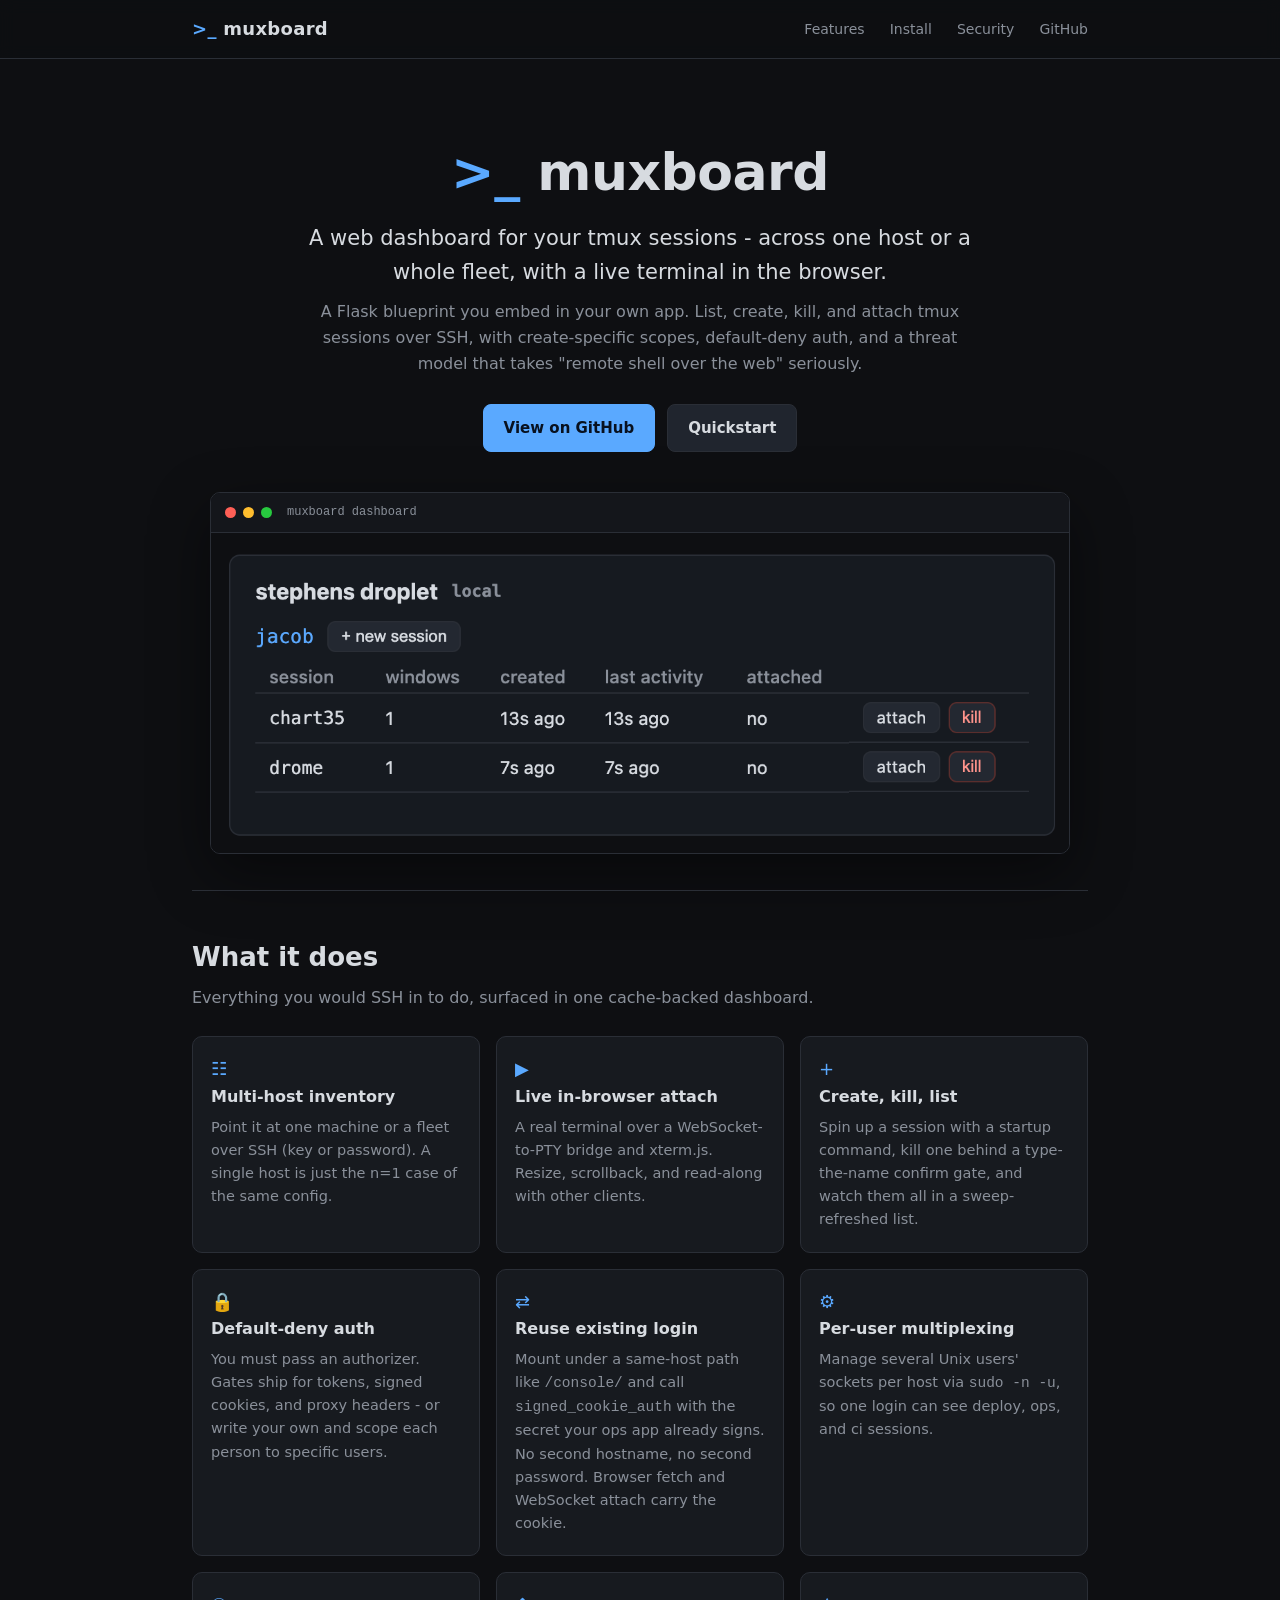
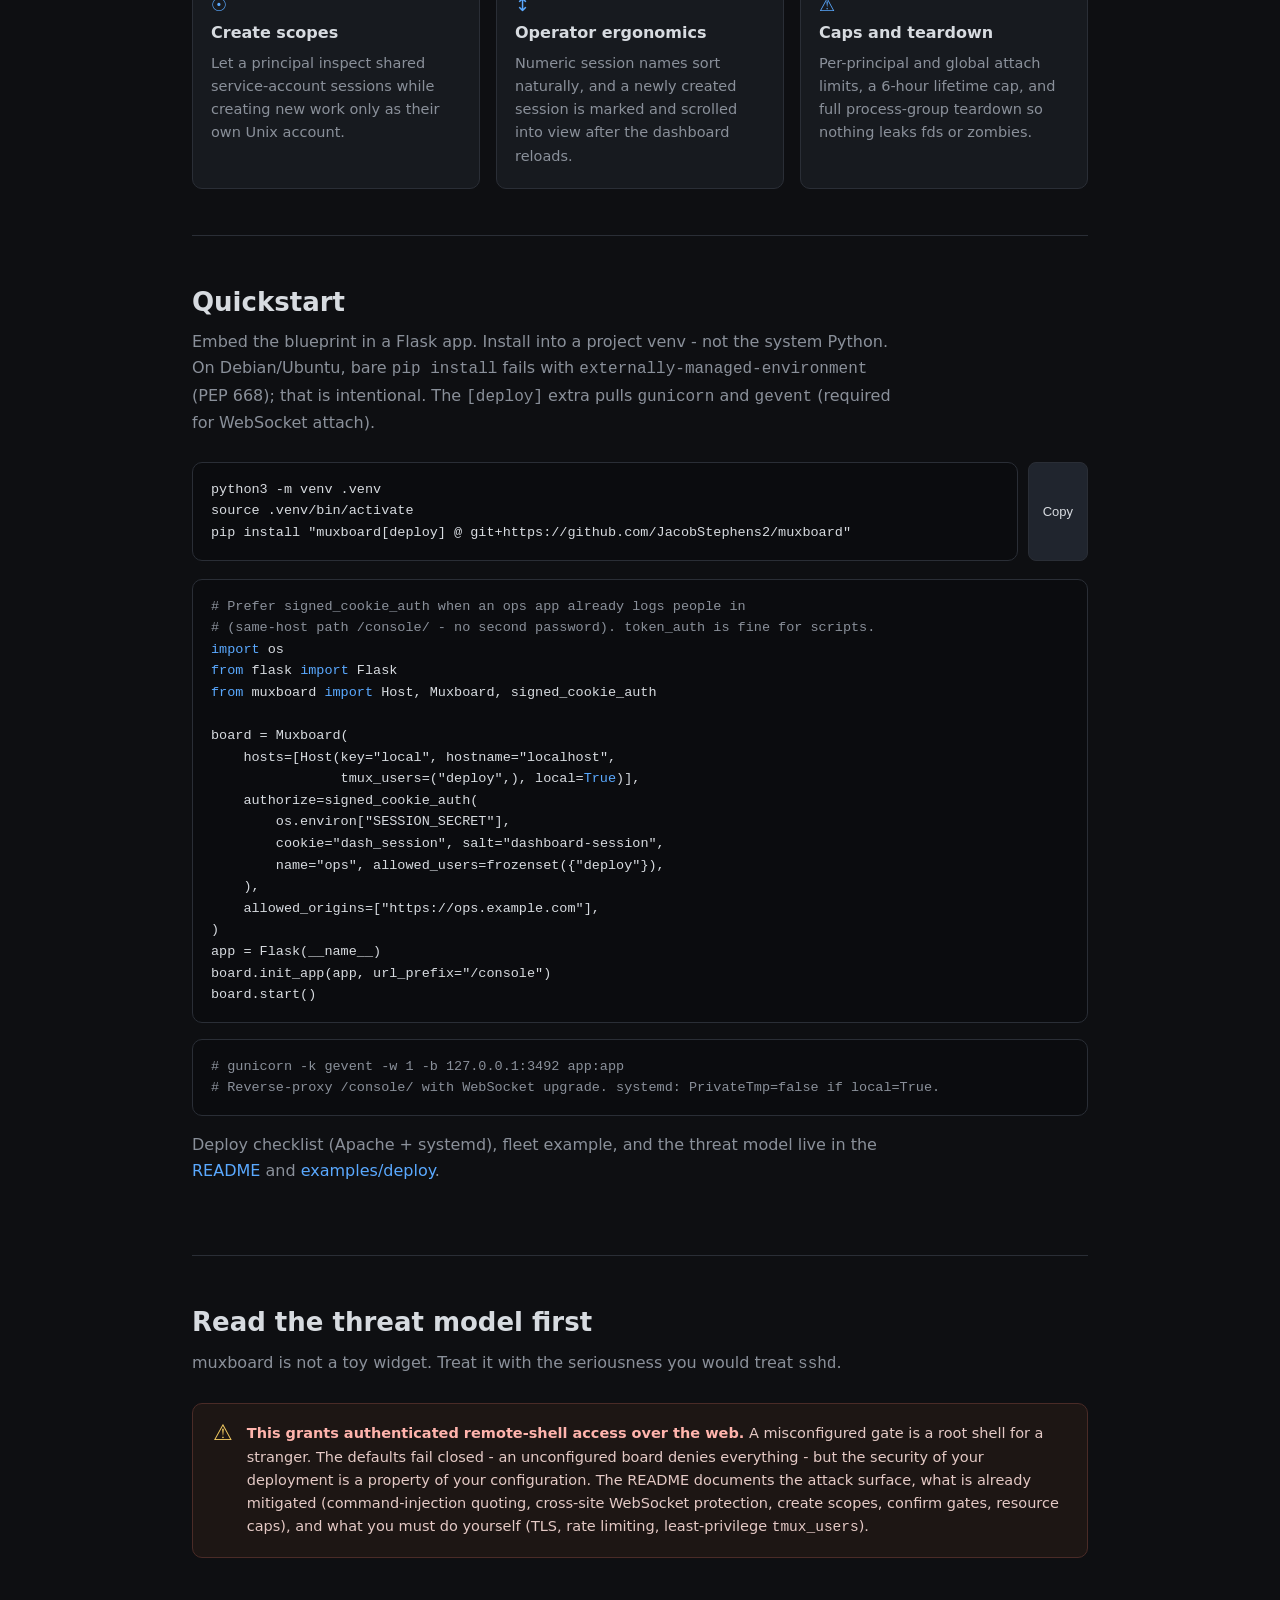
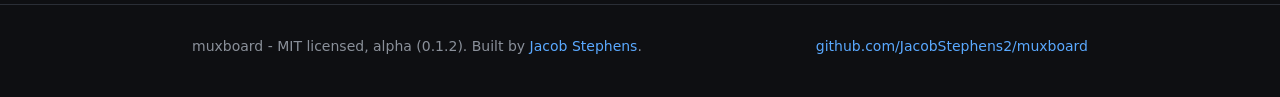
==== site/index.html @ 33f947b3 "Replace marketing site hero mock with real dashboard screenshot. The ASCII web1/db1/build preview wa" ====
<!doctype html>
<html lang="en">
<head>
  <meta charset="utf-8">
  <meta name="viewport" content="width=device-width, initial-scale=1">
  <title>muxboard - a web dashboard for tmux across a fleet</title>
  <meta name="description" content="muxboard is a Flask-embeddable web dashboard for managing tmux sessions across one host or a fleet, with live in-browser attach, create-specific scopes, default-deny auth, and a thorough threat model.">
  <link rel="icon" href="data:image/svg+xml,<svg xmlns='http://www.w3.org/2000/svg' viewBox='0 0 100 100'><rect width='100' height='100' rx='18' fill='%230e0f12'/><text y='72' x='50' font-size='64' text-anchor='middle' fill='%235aa9ff' font-family='monospace'>&gt;_</text></svg>">
  <style>
    :root {
      --bg: #0e0f12;
      --panel: #171a1f;
      --border: #2a2e36;
      --fg: #d7dbe0;
      --muted: #8a909a;
      --accent: #5aa9ff;
      --green: #6fdc8c;
      --danger: #e5534b;
      --warn: #f0c860;
    }
    * { box-sizing: border-box; }
    html { scroll-behavior: smooth; }
    body {
      margin: 0;
      background: var(--bg);
      color: var(--fg);
      font-family: ui-sans-serif, system-ui, -apple-system, "Segoe UI", Roboto, sans-serif;
      line-height: 1.6;
      -webkit-font-smoothing: antialiased;
    }
    code, pre, .mono { font-family: ui-monospace, SFMono-Regular, Menlo, Consolas, monospace; }
    a { color: var(--accent); text-decoration: none; }
    a:hover { text-decoration: underline; }
    .wrap { max-width: 940px; margin: 0 auto; padding: 0 22px; }

    header.nav {
      border-bottom: 1px solid var(--border);
      position: sticky; top: 0; background: rgba(14,15,18,0.85);
      backdrop-filter: blur(8px); z-index: 10;
    }
    .nav-inner { display: flex; align-items: center; justify-content: space-between; height: 58px; }
    .brand { font-weight: 700; font-size: 18px; letter-spacing: 0.3px; }
    .brand .prompt { color: var(--accent); }
    .nav a { color: var(--muted); margin-left: 20px; font-size: 14px; }
    .nav a:hover { color: var(--fg); text-decoration: none; }

    .hero { padding: 72px 0 36px; text-align: center; }
    .hero h1 { font-size: 52px; margin: 0 0 8px; letter-spacing: -0.5px; }
    .hero h1 .prompt { color: var(--accent); }
    .tagline { font-size: 21px; color: var(--fg); margin: 0 auto 10px; max-width: 680px; }
    .subline { font-size: 16px; color: var(--muted); margin: 0 auto 28px; max-width: 640px; }
    .cta { display: flex; gap: 12px; justify-content: center; flex-wrap: wrap; }
    .btn {
      display: inline-block; padding: 11px 20px; border-radius: 8px;
      border: 1px solid var(--border); font-size: 15px; font-weight: 600;
    }
    .btn-primary { background: var(--accent); color: #08111f; border-color: var(--accent); }
    .btn-primary:hover { text-decoration: none; filter: brightness(1.08); }
    .btn-ghost { color: var(--fg); background: #20252e; }
    .btn-ghost:hover { text-decoration: none; border-color: var(--accent); }

    /* terminal mock */
    .term {
      margin: 40px auto 0; max-width: 760px; background: #0b0c0f;
      border: 1px solid var(--border); border-radius: 10px; overflow: hidden;
      text-align: left; box-shadow: 0 20px 60px rgba(0,0,0,0.45);
    }
    .term-bar { display: flex; align-items: center; gap: 7px; padding: 10px 14px; border-bottom: 1px solid var(--border); background: #14161b; }
    .dot { width: 11px; height: 11px; border-radius: 50%; }
    .dot.r { background: #ff5f56; } .dot.y { background: #ffbd2e; } .dot.g { background: #27c93f; }
    .term-title { margin-left: 8px; color: var(--muted); font-size: 12px; }
    .term pre { margin: 0; padding: 18px; font-size: 13.5px; line-height: 1.55; overflow-x: auto; color: var(--fg); }
    .term .c-accent { color: var(--accent); }
    .term .c-green { color: var(--green); }
    .term .c-muted { color: var(--muted); }
    .term .c-warn { color: var(--warn); }
    .term.shot { max-width: 860px; }
    .term.shot img {
      display: block;
      width: 100%;
      height: auto;
      vertical-align: middle;
      background: #0b0c0f;
    }

    section { padding: 46px 0; border-top: 1px solid var(--border); }
    section h2 { font-size: 26px; margin: 0 0 6px; }
    section .lead { color: var(--muted); margin: 0 0 26px; max-width: 700px; }

    .grid { display: grid; grid-template-columns: repeat(auto-fit, minmax(250px, 1fr)); gap: 16px; }
    .card { background: var(--panel); border: 1px solid var(--border); border-radius: 10px; padding: 18px 18px 20px; }
    .card h3 { margin: 0 0 6px; font-size: 16px; }
    .card p { margin: 0; color: var(--muted); font-size: 14.5px; }
    .card .icon { color: var(--accent); font-size: 18px; }

    .security {
      background: #1d1614; border: 1px solid #4a2b27; border-radius: 10px;
      padding: 18px 20px; display: flex; gap: 14px; align-items: flex-start;
    }
    .security .badge { color: var(--warn); font-size: 22px; line-height: 1; }
    .security strong { color: #ffb4ad; }
    .security p { margin: 0; color: #e4c9c5; font-size: 14.5px; }

    pre.block {
      background: #0b0c0f; border: 1px solid var(--border); border-radius: 10px;
      padding: 16px 18px; overflow-x: auto; font-size: 13.5px; color: var(--fg); margin: 0 0 16px;
    }
    pre.block .cmt { color: var(--muted); }
    pre.block .kw { color: var(--accent); }
    .copy-row { display: flex; gap: 10px; align-items: stretch; margin-bottom: 18px; }
    .copy-row pre.block { flex: 1; margin: 0; }
    .copy-btn { border: 1px solid var(--border); background: #20252e; color: var(--fg); border-radius: 8px; padding: 0 14px; cursor: pointer; font-size: 13px; }
    .copy-btn:hover { border-color: var(--accent); }

    footer { border-top: 1px solid var(--border); padding: 30px 0 48px; color: var(--muted); font-size: 14px; }
    footer .row { display: flex; justify-content: space-between; flex-wrap: wrap; gap: 10px; }

    @media (max-width: 560px) {
      .hero h1 { font-size: 40px; }
      .tagline { font-size: 18px; }
    }
  </style>
</head>
<body>
  <header class="nav">
    <div class="wrap nav-inner">
      <span class="brand"><span class="prompt">&gt;_</span> muxboard</span>
      <nav>
        <a href="#features">Features</a>
        <a href="#install">Install</a>
        <a href="#security">Security</a>
        <a href="https://github.com/JacobStephens2/muxboard">GitHub</a>
      </nav>
    </div>
  </header>

  <main class="wrap">
    <section class="hero" style="border-top:none">
      <h1><span class="prompt">&gt;_</span> muxboard</h1>
      <p class="tagline">A web dashboard for your tmux sessions - across one host or a whole fleet, with a live terminal in the browser.</p>
      <p class="subline">A Flask blueprint you embed in your own app. List, create, kill, and attach tmux sessions over SSH, with create-specific scopes, default-deny auth, and a threat model that takes "remote shell over the web" seriously.</p>
      <div class="cta">
        <a class="btn btn-primary" href="https://github.com/JacobStephens2/muxboard">View on GitHub</a>
        <a class="btn btn-ghost" href="#install">Quickstart</a>
      </div>

      <div class="term shot">
        <div class="term-bar">
          <span class="dot r"></span><span class="dot y"></span><span class="dot g"></span>
          <span class="term-title mono">muxboard dashboard</span>
        </div>
        <img src="dashboard.png" width="1240" height="462" alt="muxboard dashboard: stephens droplet host with jacob sessions chart35 and drome, attach and kill actions">
      </div>
    </section>

    <section id="features">
      <h2>What it does</h2>
      <p class="lead">Everything you would SSH in to do, surfaced in one cache-backed dashboard.</p>
      <div class="grid">
        <div class="card">
          <div class="icon">&#9783;</div>
          <h3>Multi-host inventory</h3>
          <p>Point it at one machine or a fleet over SSH (key or password). A single host is just the n=1 case of the same config.</p>
        </div>
        <div class="card">
          <div class="icon">&#9654;</div>
          <h3>Live in-browser attach</h3>
          <p>A real terminal over a WebSocket-to-PTY bridge and xterm.js. Resize, scrollback, and read-along with other clients.</p>
        </div>
        <div class="card">
          <div class="icon">&#43;</div>
          <h3>Create, kill, list</h3>
          <p>Spin up a session with a startup command, kill one behind a type-the-name confirm gate, and watch them all in a sweep-refreshed list.</p>
        </div>
        <div class="card">
          <div class="icon">&#128274;</div>
          <h3>Default-deny auth</h3>
          <p>You must pass an authorizer. Gates ship for tokens, signed cookies, and proxy headers - or write your own and scope each person to specific users.</p>
        </div>
        <div class="card">
          <div class="icon">&#8644;</div>
          <h3>Reuse existing login</h3>
          <p>Mount under a same-host path like <span class="mono">/console/</span> and call <span class="mono">signed_cookie_auth</span> with the secret your ops app already signs. No second hostname, no second password. Browser fetch and WebSocket attach carry the cookie.</p>
        </div>
        <div class="card">
          <div class="icon">&#9881;</div>
          <h3>Per-user multiplexing</h3>
          <p>Manage several Unix users' sockets per host via <span class="mono">sudo -n -u</span>, so one login can see deploy, ops, and ci sessions.</p>
        </div>
        <div class="card">
          <div class="icon">&#9737;</div>
          <h3>Create scopes</h3>
          <p>Let a principal inspect shared service-account sessions while creating new work only as their own Unix account.</p>
        </div>
        <div class="card">
          <div class="icon">&#8597;</div>
          <h3>Operator ergonomics</h3>
          <p>Numeric session names sort naturally, and a newly created session is marked and scrolled into view after the dashboard reloads.</p>
        </div>
        <div class="card">
          <div class="icon">&#9888;</div>
          <h3>Caps and teardown</h3>
          <p>Per-principal and global attach limits, a 6-hour lifetime cap, and full process-group teardown so nothing leaks fds or zombies.</p>
        </div>
      </div>
    </section>

    <section id="install">
      <h2>Quickstart</h2>
      <p class="lead">Embed the blueprint in a Flask app. Install into a project venv - not the system Python. On Debian/Ubuntu, bare <span class="mono">pip install</span> fails with <span class="mono">externally-managed-environment</span> (PEP 668); that is intentional. The <span class="mono">[deploy]</span> extra pulls <span class="mono">gunicorn</span> and <span class="mono">gevent</span> (required for WebSocket attach).</p>
      <div class="copy-row">
        <pre class="block" id="install-cmd">python3 -m venv .venv
source .venv/bin/activate
pip install "muxboard[deploy] @ git+https://github.com/JacobStephens2/muxboard"</pre>
        <button class="copy-btn" data-copy="install-cmd">Copy</button>
      </div>
<pre class="block"><span class="cmt"># Prefer signed_cookie_auth when an ops app already logs people in
# (same-host path /console/ - no second password). token_auth is fine for scripts.</span>
<span class="kw">import</span> os
<span class="kw">from</span> flask <span class="kw">import</span> Flask
<span class="kw">from</span> muxboard <span class="kw">import</span> Host, Muxboard, signed_cookie_auth

board = Muxboard(
    hosts=[Host(key=<span class="c-green">"local"</span>, hostname=<span class="c-green">"localhost"</span>,
                tmux_users=(<span class="c-green">"deploy"</span>,), local=<span class="kw">True</span>)],
    authorize=signed_cookie_auth(
        os.environ[<span class="c-green">"SESSION_SECRET"</span>],
        cookie=<span class="c-green">"dash_session"</span>, salt=<span class="c-green">"dashboard-session"</span>,
        name=<span class="c-green">"ops"</span>, allowed_users=frozenset({<span class="c-green">"deploy"</span>}),
    ),
    allowed_origins=[<span class="c-green">"https://ops.example.com"</span>],
)
app = Flask(__name__)
board.init_app(app, url_prefix=<span class="c-green">"/console"</span>)
board.start()</pre>
<pre class="block"><span class="cmt"># gunicorn -k gevent -w 1 -b 127.0.0.1:3492 app:app
# Reverse-proxy /console/ with WebSocket upgrade. systemd: PrivateTmp=false if local=True.</span></pre>
      <p class="lead" style="margin-top:6px">Deploy checklist (Apache + systemd), fleet example, and the threat model live in the <a href="https://github.com/JacobStephens2/muxboard#readme">README</a> and <a href="https://github.com/JacobStephens2/muxboard/tree/main/examples/deploy">examples/deploy</a>.</p>
    </section>

    <section id="security">
      <h2>Read the threat model first</h2>
      <p class="lead">muxboard is not a toy widget. Treat it with the seriousness you would treat <span class="mono">sshd</span>.</p>
      <div class="security">
        <span class="badge">&#9888;</span>
        <p><strong>This grants authenticated remote-shell access over the web.</strong> A misconfigured gate is a root shell for a stranger. The defaults fail closed - an unconfigured board denies everything - but the security of your deployment is a property of your configuration. The README documents the attack surface, what is already mitigated (command-injection quoting, cross-site WebSocket protection, create scopes, confirm gates, resource caps), and what you must do yourself (TLS, rate limiting, least-privilege <span class="mono">tmux_users</span>).</p>
      </div>
    </section>
  </main>

  <footer>
    <div class="wrap row">
      <span>muxboard - MIT licensed, alpha (0.1.2). Built by <a href="https://stephens.page">Jacob Stephens</a>.</span>
      <span><a href="https://github.com/JacobStephens2/muxboard">github.com/JacobStephens2/muxboard</a></span>
    </div>
  </footer>

  <script>
    document.querySelectorAll('.copy-btn').forEach(function (b) {
      b.addEventListener('click', function () {
        var el = document.getElementById(b.getAttribute('data-copy'));
        if (!el) return;
        navigator.clipboard.writeText(el.textContent.trim()).then(function () {
          var t = b.textContent; b.textContent = 'Copied';
          setTimeout(function () { b.textContent = t; }, 1400);
        });
      });
    });
  </script>
</body>
</html>
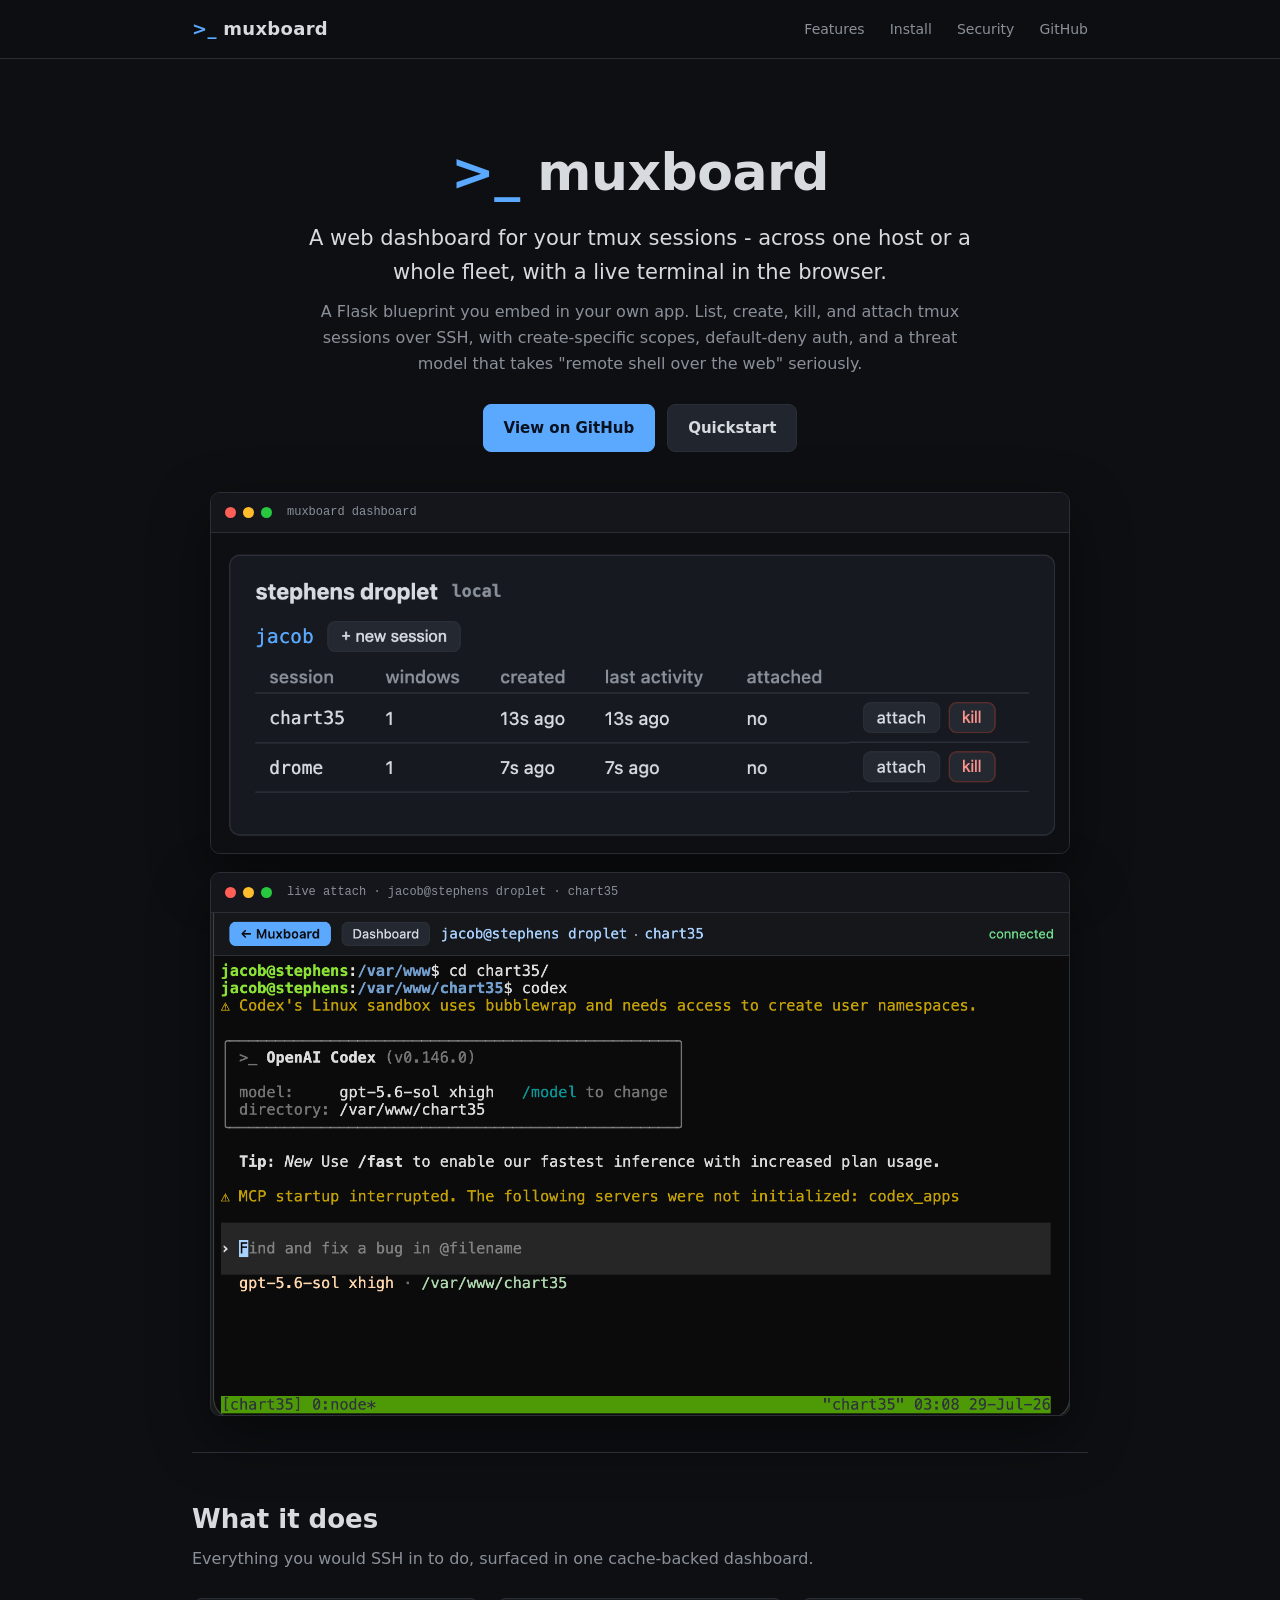
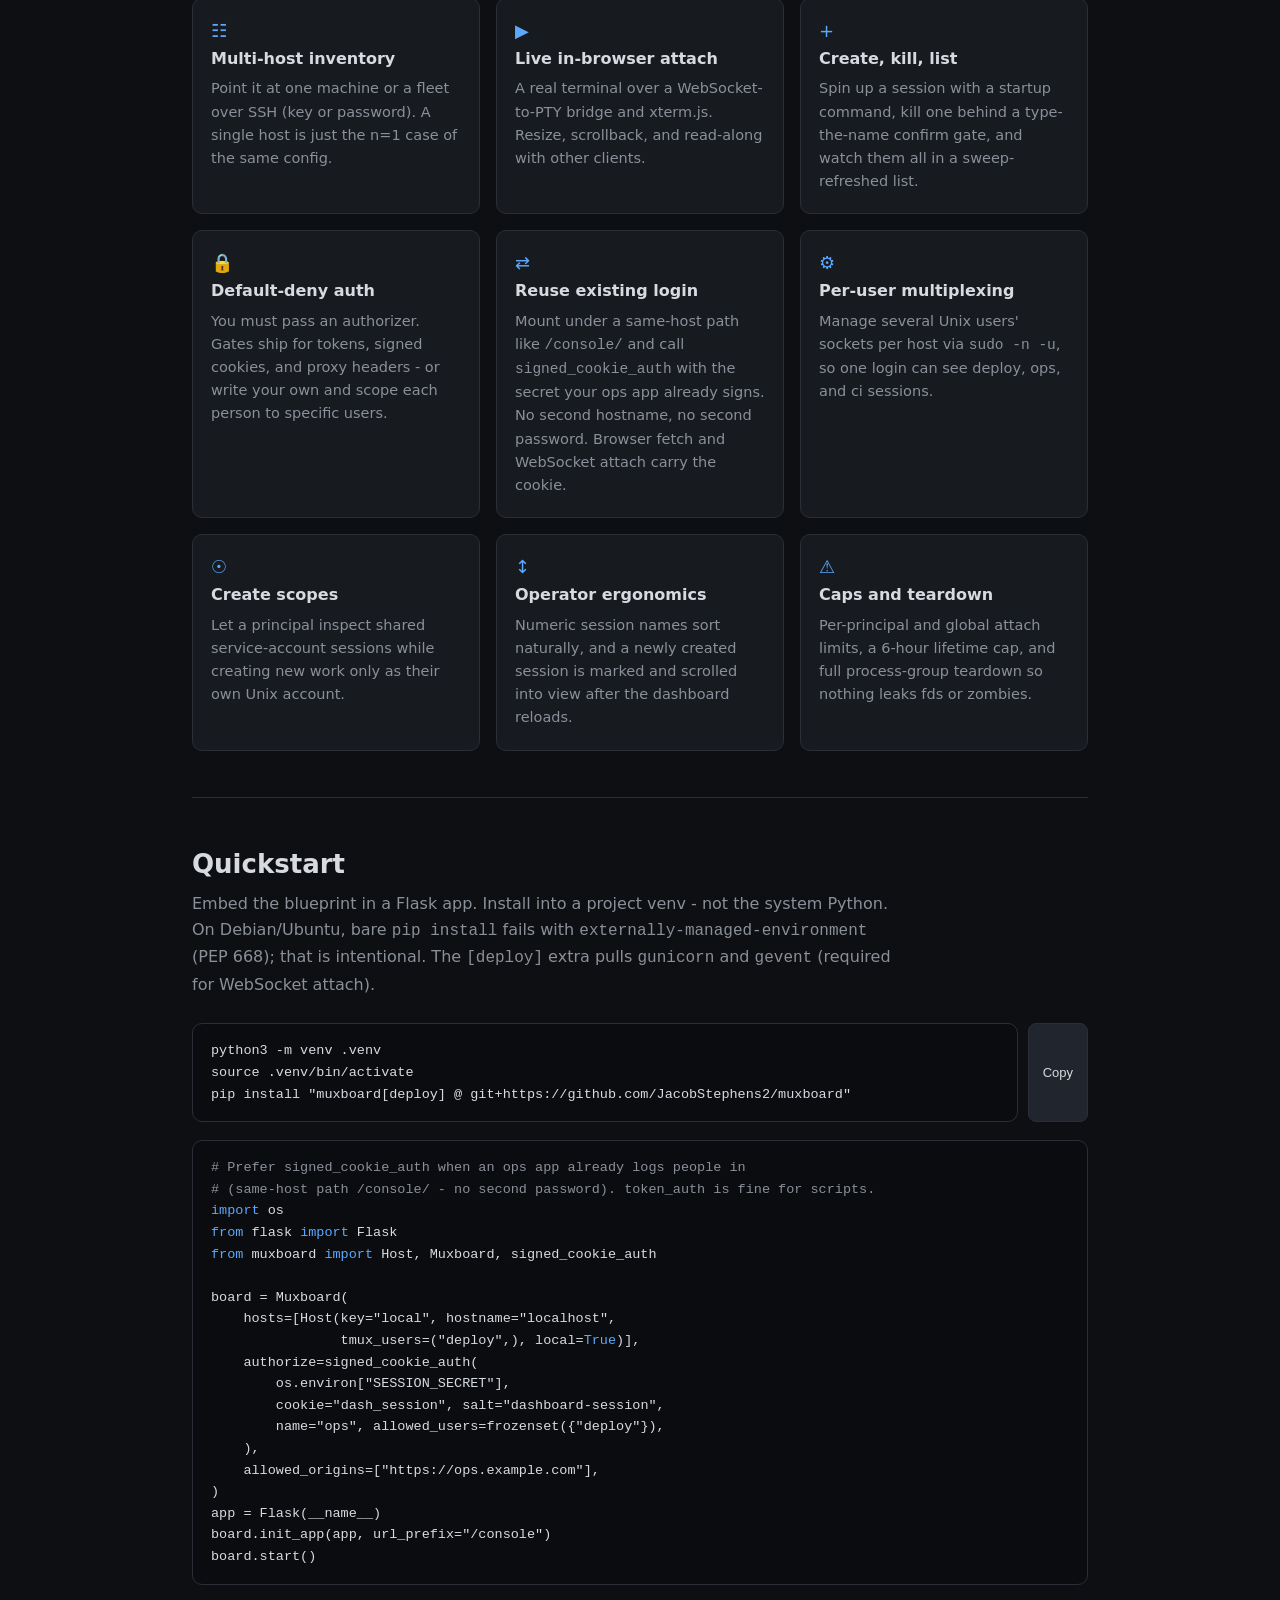
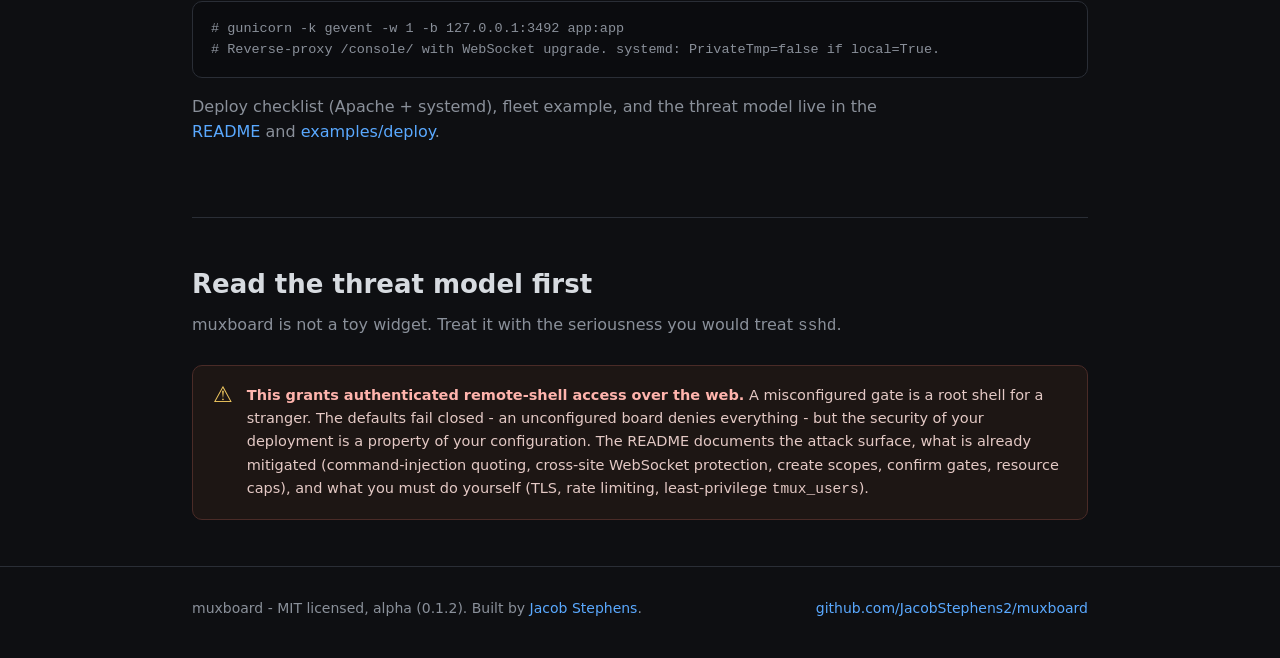
==== commit b5e73948: "Add live attach screenshot to the marketing site hero. Pair the session list with a real browser att" ====
--- a/site/index.html
+++ b/site/index.html
@@ -75,6 +75,7 @@
     .term .c-muted { color: var(--muted); }
     .term .c-warn { color: var(--warn); }
     .term.shot { max-width: 860px; }
+    .term.shot + .term.shot { margin-top: 18px; }
     .term.shot img {
       display: block;
       width: 100%;
@@ -150,6 +151,14 @@
           <span class="term-title mono">muxboard dashboard</span>
         </div>
         <img src="dashboard.png" width="1240" height="462" alt="muxboard dashboard: stephens droplet host with jacob sessions chart35 and drome, attach and kill actions">
+      </div>
+
+      <div class="term shot">
+        <div class="term-bar">
+          <span class="dot r"></span><span class="dot y"></span><span class="dot g"></span>
+          <span class="term-title mono">live attach · jacob@stephens droplet · chart35</span>
+        </div>
+        <img src="attach.png" width="1584" height="926" alt="muxboard live attach: browser terminal connected to jacob chart35 session with connected status and tmux status bar">
       </div>
     </section>
 
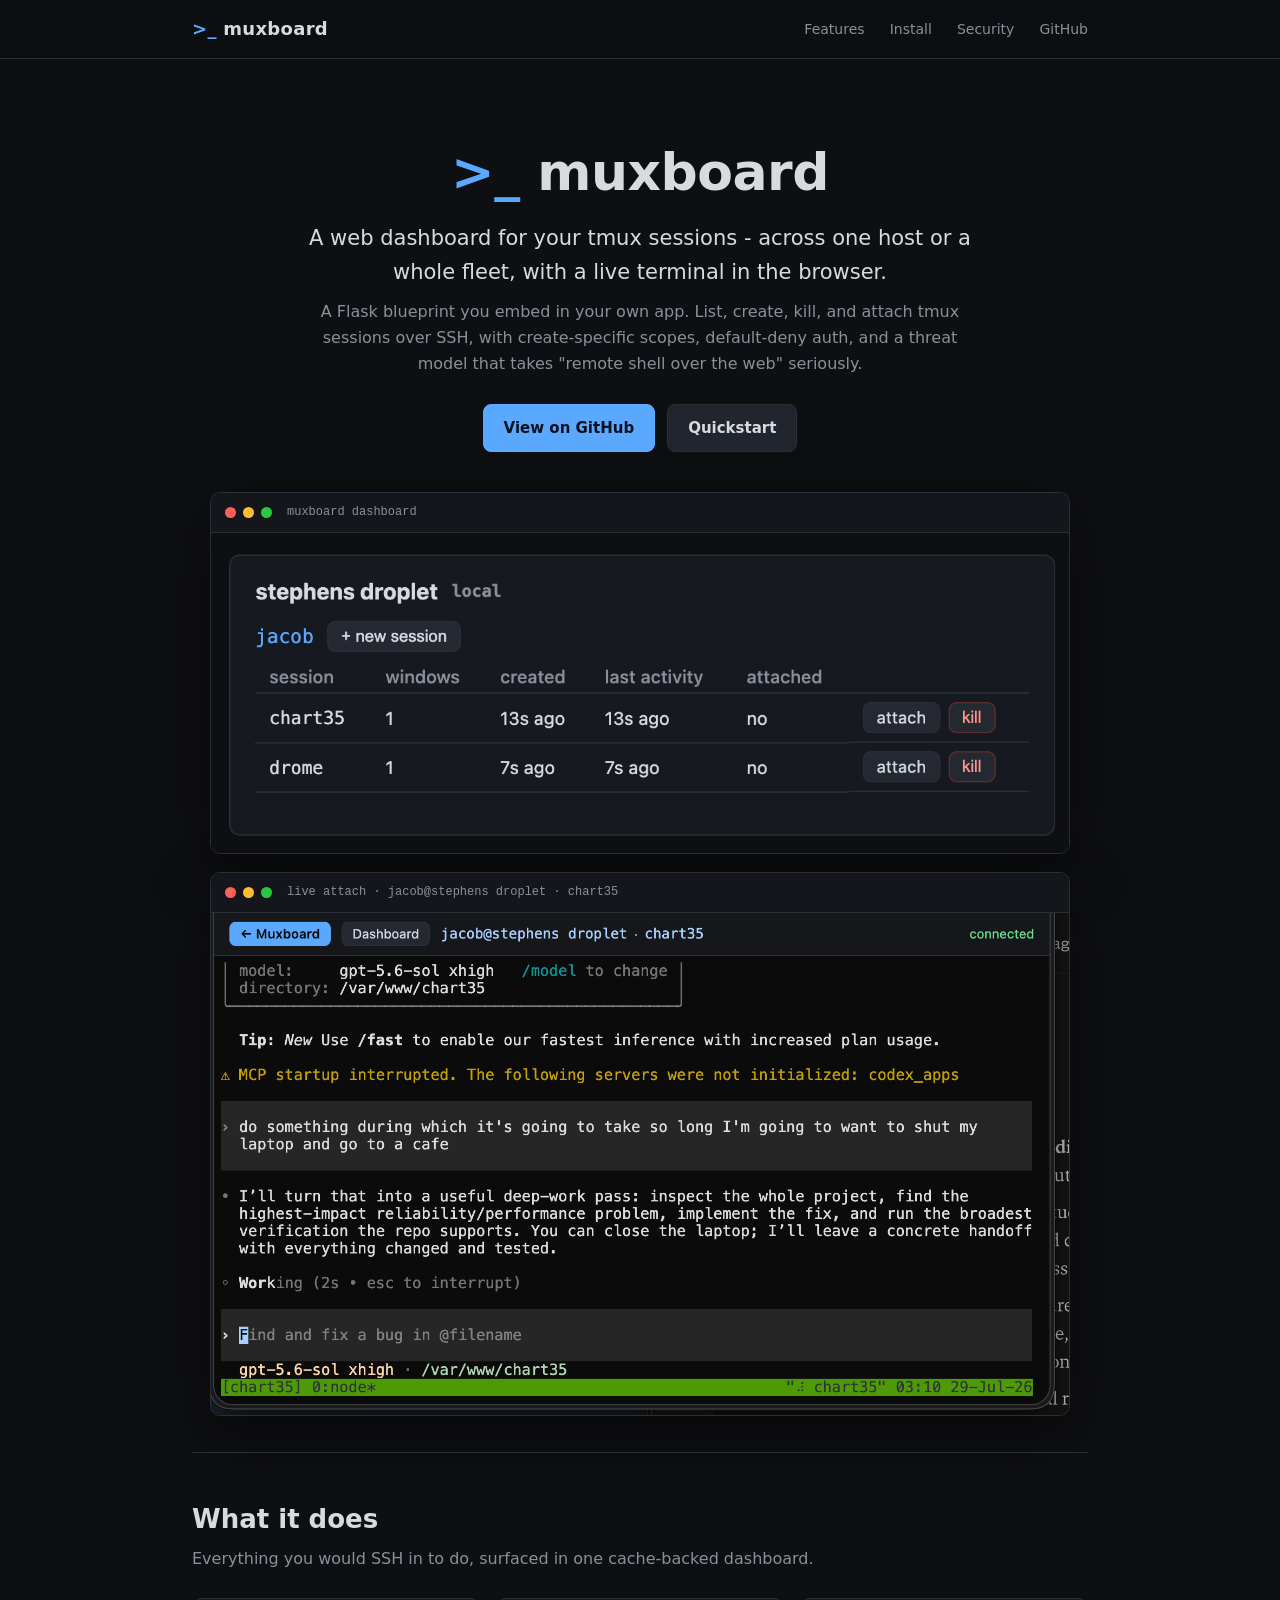
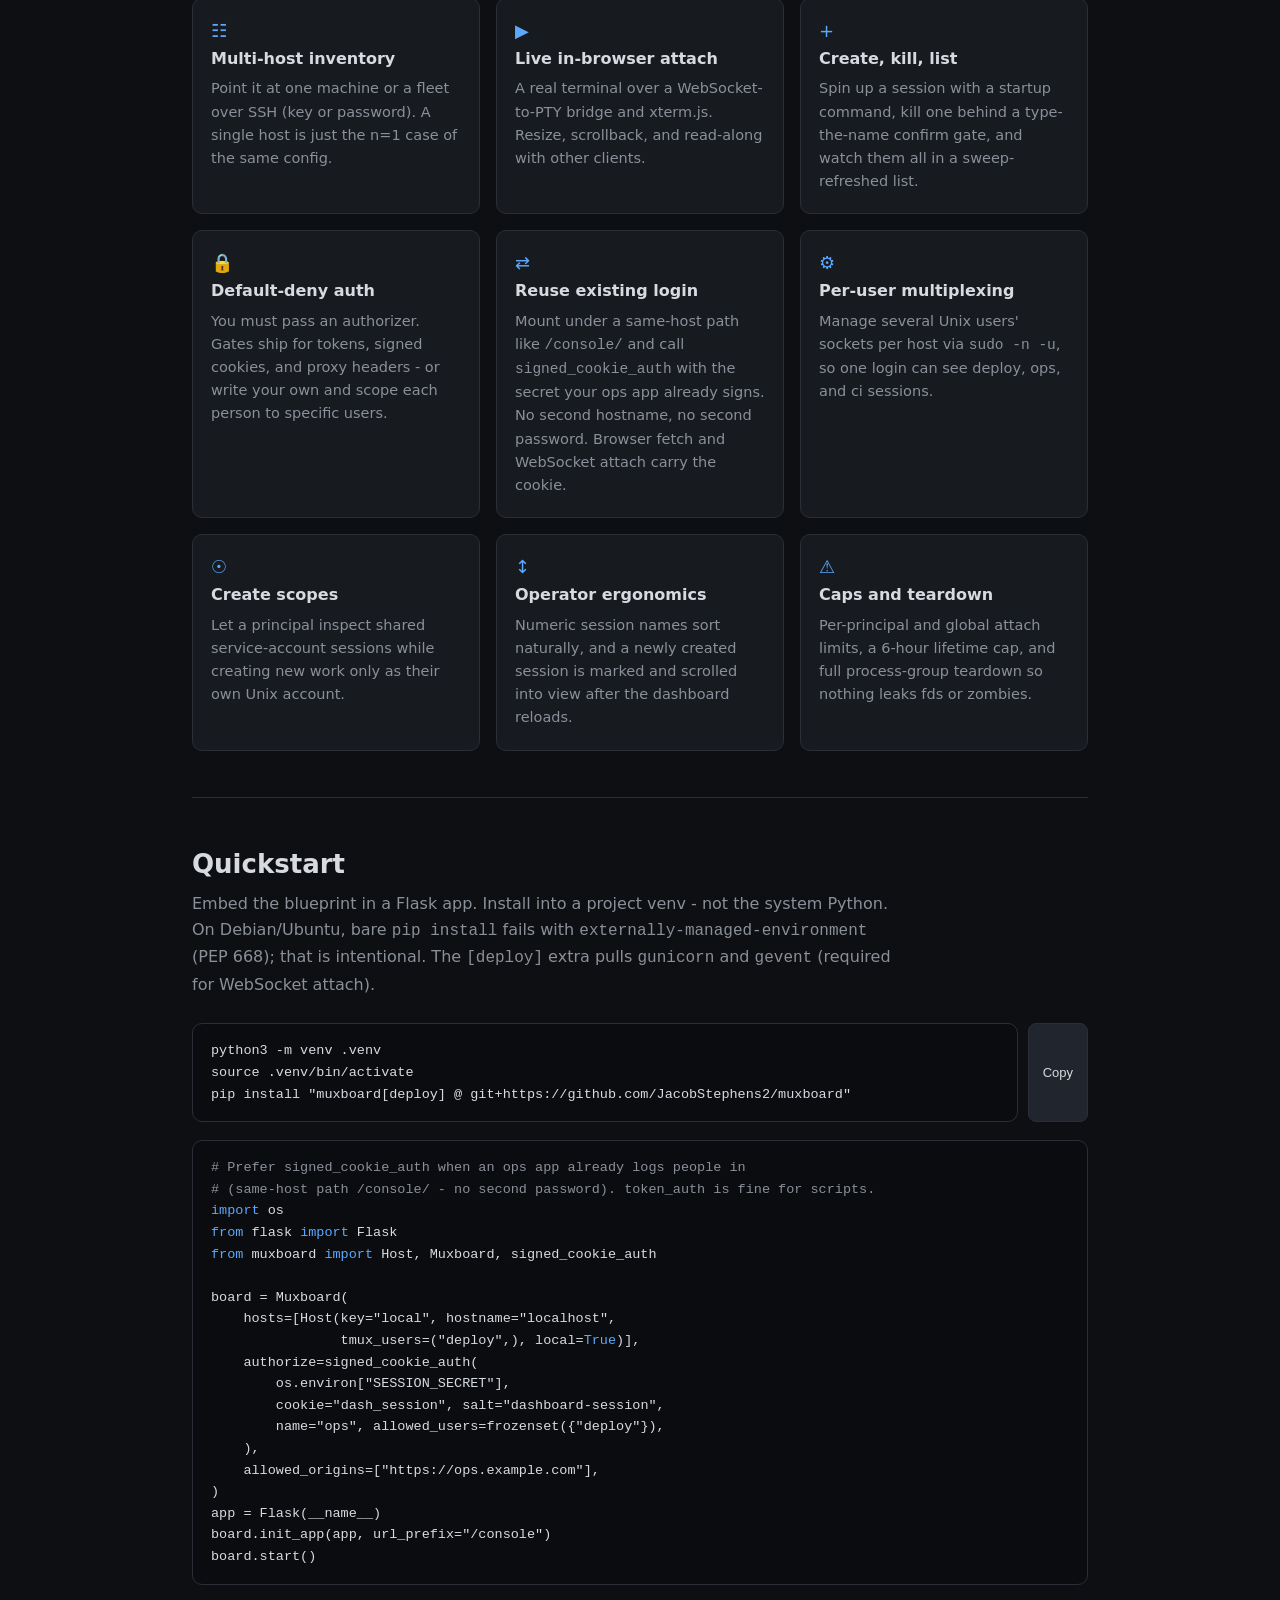
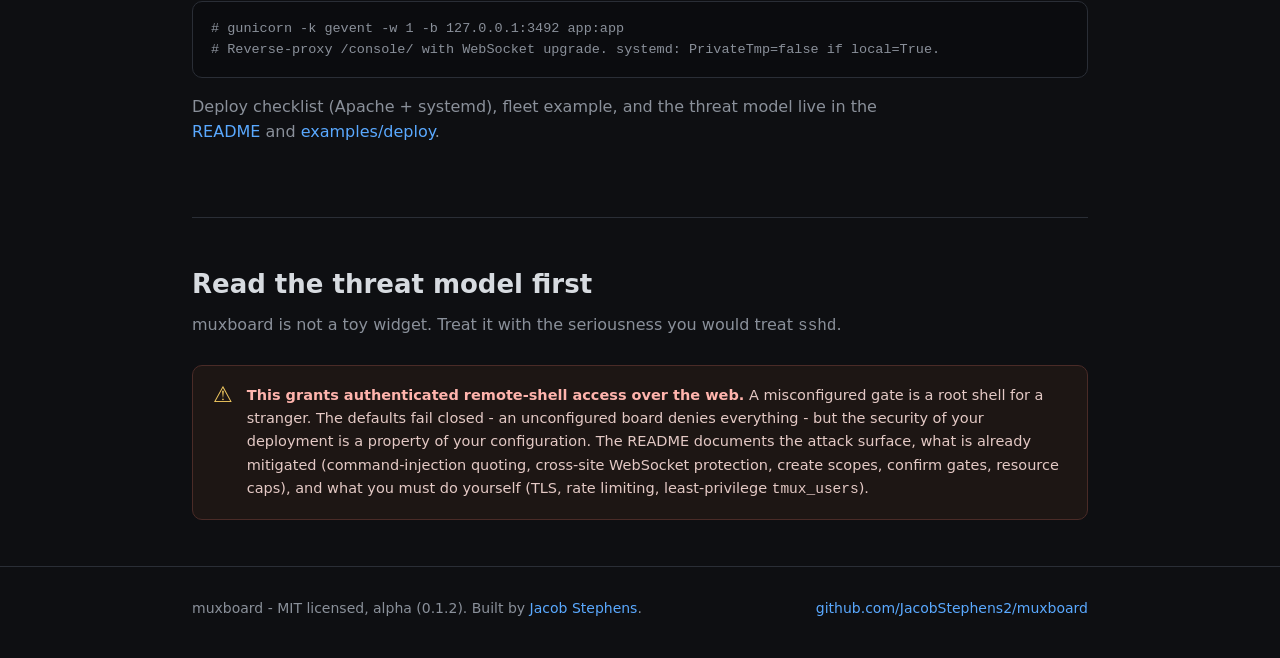
==== commit 87b98b14: "Refresh attach screenshot with an active mid-session capture. Shows the live terminal while work is " ====
--- a/site/index.html
+++ b/site/index.html
@@ -158,7 +158,7 @@
           <span class="dot r"></span><span class="dot y"></span><span class="dot g"></span>
           <span class="term-title mono">live attach · jacob@stephens droplet · chart35</span>
         </div>
-        <img src="attach.png" width="1584" height="926" alt="muxboard live attach: browser terminal connected to jacob chart35 session with connected status and tmux status bar">
+        <img src="attach.png" width="1584" height="926" alt="muxboard live attach: browser terminal connected to jacob chart35 session mid-agent work with connected status and tmux status bar">
       </div>
     </section>
 
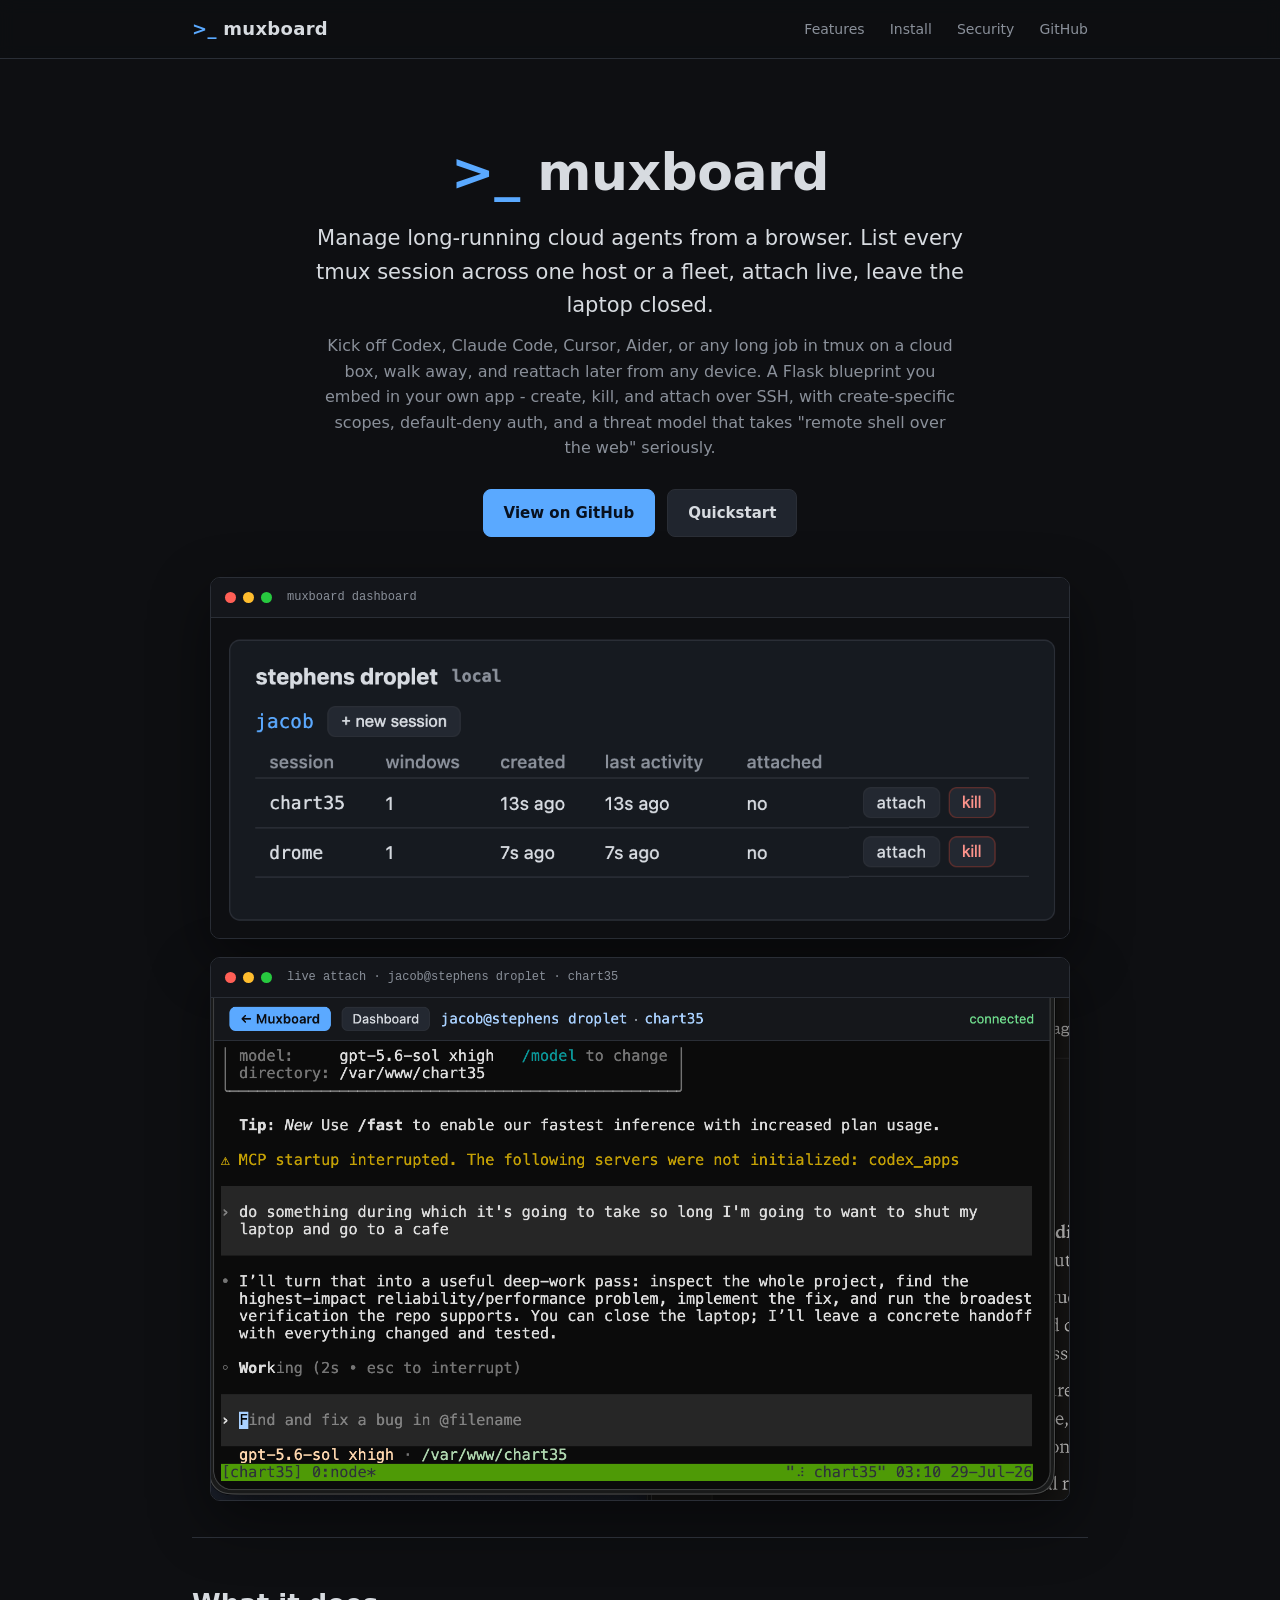
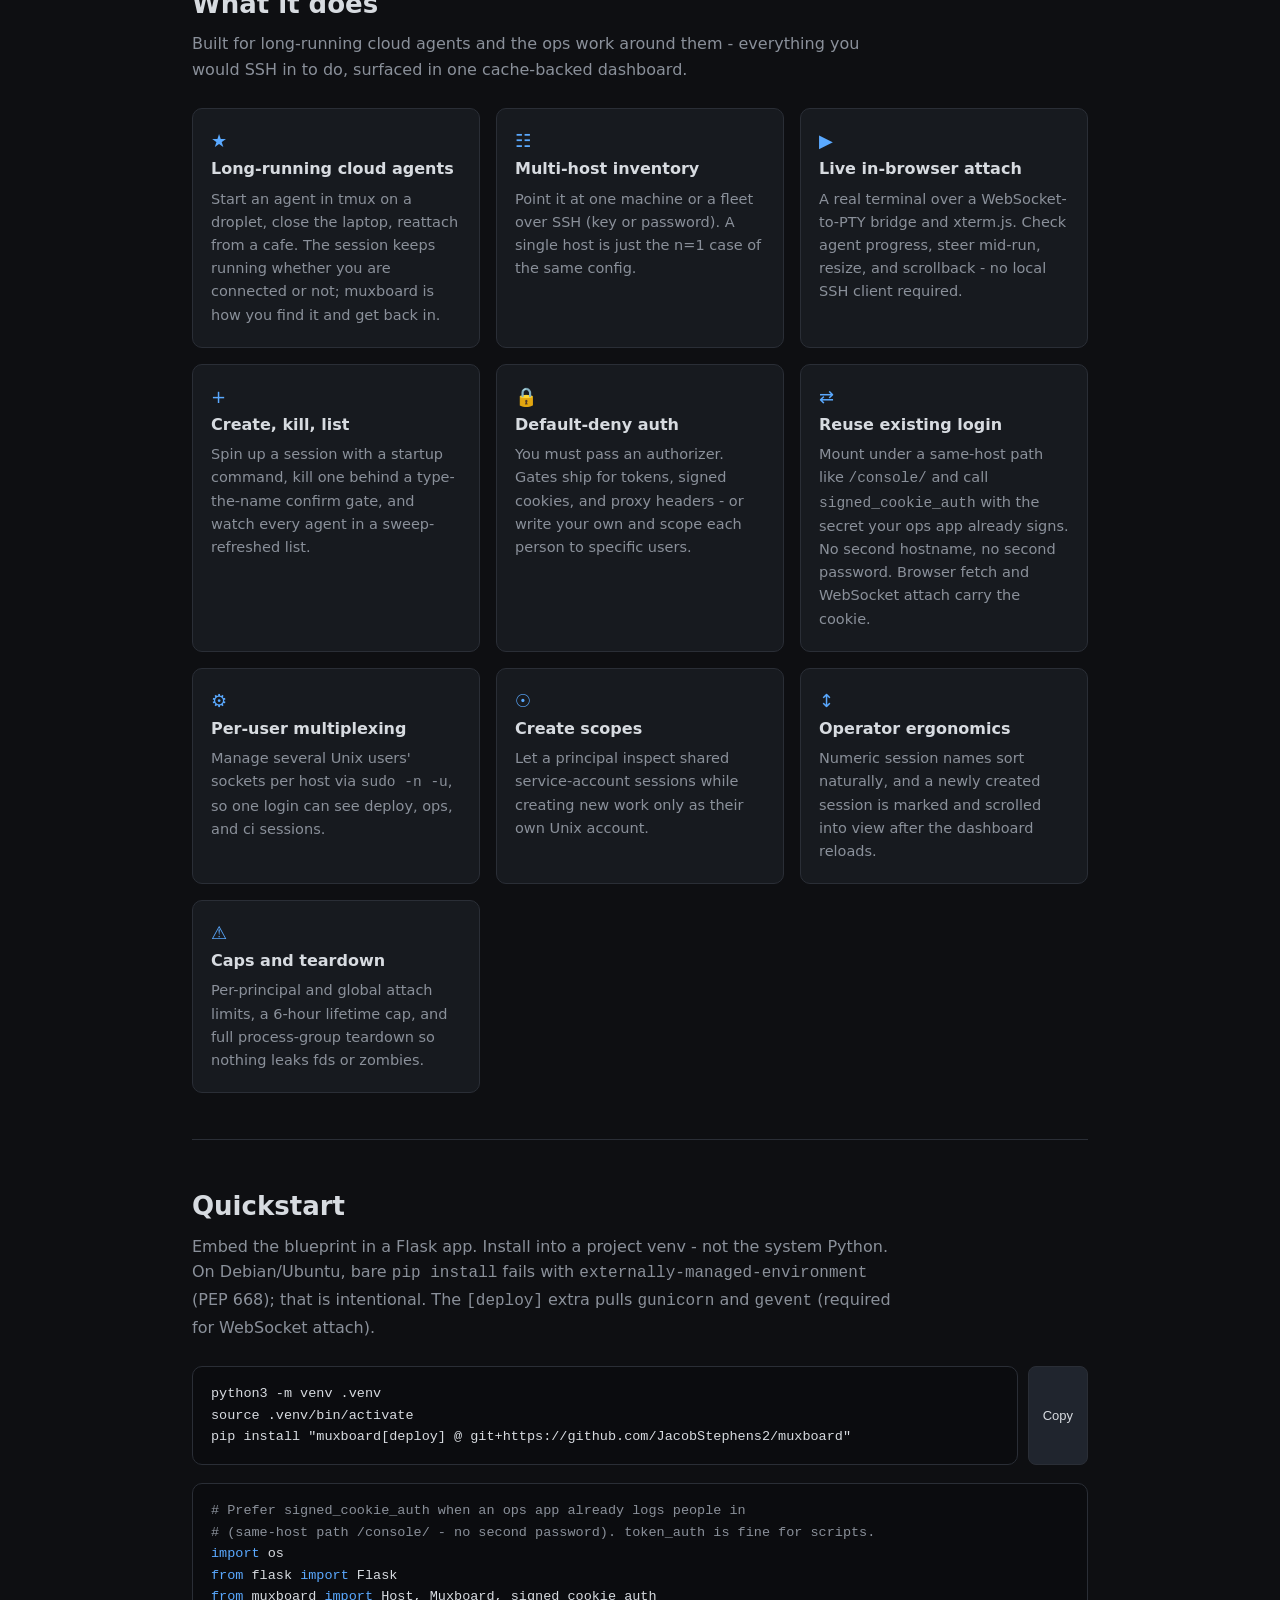
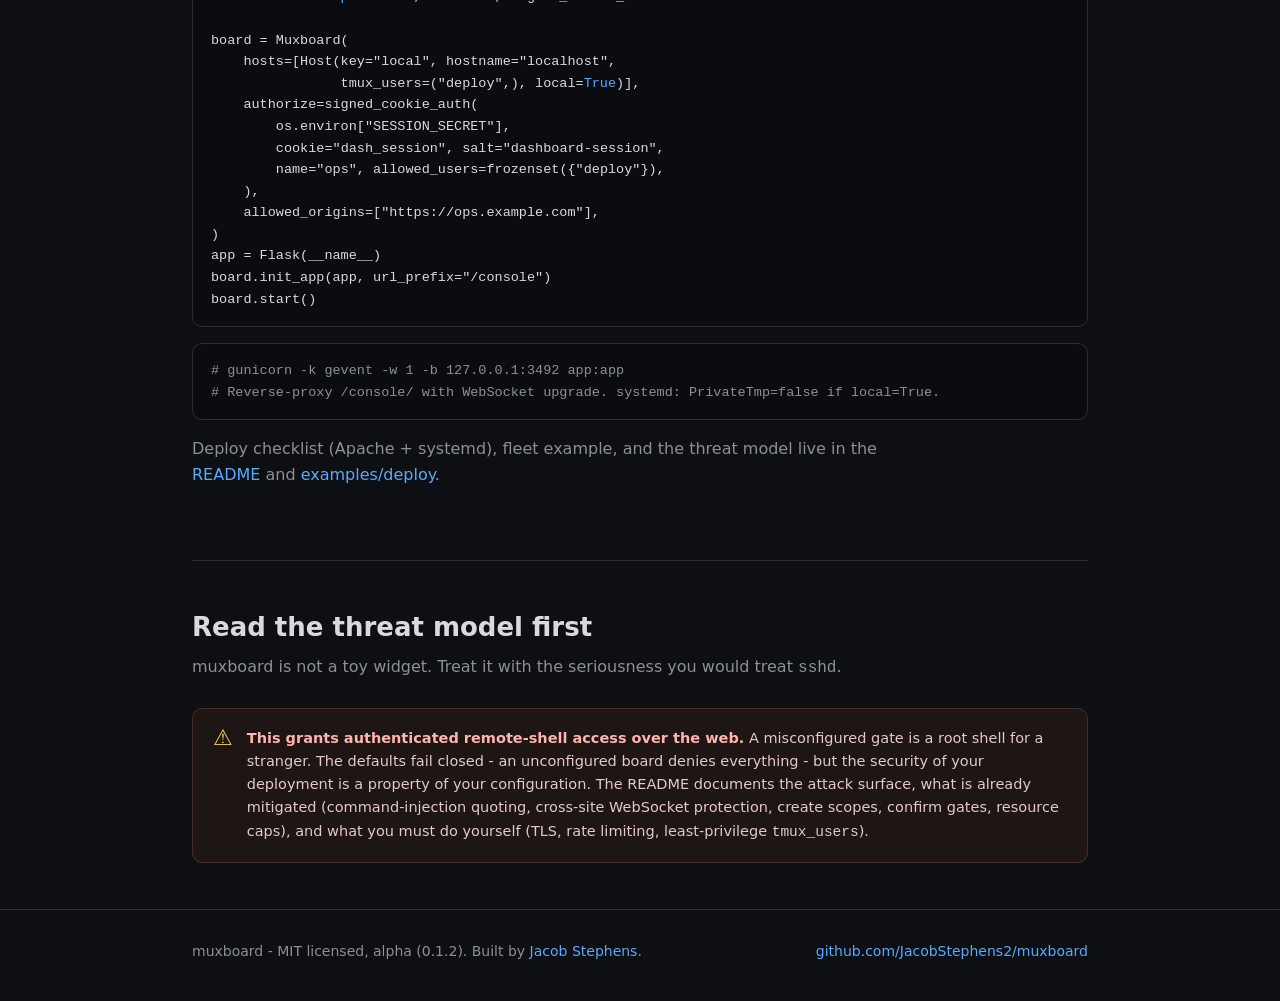
==== commit b4ed9187: "Highlight long-running cloud agents on the product site and README. Position muxboard as the control" ====
--- a/site/index.html
+++ b/site/index.html
@@ -3,8 +3,8 @@
 <head>
   <meta charset="utf-8">
   <meta name="viewport" content="width=device-width, initial-scale=1">
-  <title>muxboard - a web dashboard for tmux across a fleet</title>
-  <meta name="description" content="muxboard is a Flask-embeddable web dashboard for managing tmux sessions across one host or a fleet, with live in-browser attach, create-specific scopes, default-deny auth, and a thorough threat model.">
+  <title>muxboard - manage long-running cloud agents in the browser</title>
+  <meta name="description" content="muxboard is a Flask-embeddable web dashboard for tmux: manage long-running cloud agents across one host or a fleet, reattach from any browser, with create-specific scopes, default-deny auth, and a thorough threat model.">
   <link rel="icon" href="data:image/svg+xml,<svg xmlns='http://www.w3.org/2000/svg' viewBox='0 0 100 100'><rect width='100' height='100' rx='18' fill='%230e0f12'/><text y='72' x='50' font-size='64' text-anchor='middle' fill='%235aa9ff' font-family='monospace'>&gt;_</text></svg>">
   <style>
     :root {
@@ -138,8 +138,8 @@
   <main class="wrap">
     <section class="hero" style="border-top:none">
       <h1><span class="prompt">&gt;_</span> muxboard</h1>
-      <p class="tagline">A web dashboard for your tmux sessions - across one host or a whole fleet, with a live terminal in the browser.</p>
-      <p class="subline">A Flask blueprint you embed in your own app. List, create, kill, and attach tmux sessions over SSH, with create-specific scopes, default-deny auth, and a threat model that takes "remote shell over the web" seriously.</p>
+      <p class="tagline">Manage long-running cloud agents from a browser. List every tmux session across one host or a fleet, attach live, leave the laptop closed.</p>
+      <p class="subline">Kick off Codex, Claude Code, Cursor, Aider, or any long job in tmux on a cloud box, walk away, and reattach later from any device. A Flask blueprint you embed in your own app - create, kill, and attach over SSH, with create-specific scopes, default-deny auth, and a threat model that takes "remote shell over the web" seriously.</p>
       <div class="cta">
         <a class="btn btn-primary" href="https://github.com/JacobStephens2/muxboard">View on GitHub</a>
         <a class="btn btn-ghost" href="#install">Quickstart</a>
@@ -164,8 +164,13 @@
 
     <section id="features">
       <h2>What it does</h2>
-      <p class="lead">Everything you would SSH in to do, surfaced in one cache-backed dashboard.</p>
+      <p class="lead">Built for long-running cloud agents and the ops work around them - everything you would SSH in to do, surfaced in one cache-backed dashboard.</p>
       <div class="grid">
+        <div class="card">
+          <div class="icon">&#9733;</div>
+          <h3>Long-running cloud agents</h3>
+          <p>Start an agent in tmux on a droplet, close the laptop, reattach from a cafe. The session keeps running whether you are connected or not; muxboard is how you find it and get back in.</p>
+        </div>
         <div class="card">
           <div class="icon">&#9783;</div>
           <h3>Multi-host inventory</h3>
@@ -174,12 +179,12 @@
         <div class="card">
           <div class="icon">&#9654;</div>
           <h3>Live in-browser attach</h3>
-          <p>A real terminal over a WebSocket-to-PTY bridge and xterm.js. Resize, scrollback, and read-along with other clients.</p>
+          <p>A real terminal over a WebSocket-to-PTY bridge and xterm.js. Check agent progress, steer mid-run, resize, and scrollback - no local SSH client required.</p>
         </div>
         <div class="card">
           <div class="icon">&#43;</div>
           <h3>Create, kill, list</h3>
-          <p>Spin up a session with a startup command, kill one behind a type-the-name confirm gate, and watch them all in a sweep-refreshed list.</p>
+          <p>Spin up a session with a startup command, kill one behind a type-the-name confirm gate, and watch every agent in a sweep-refreshed list.</p>
         </div>
         <div class="card">
           <div class="icon">&#128274;</div>
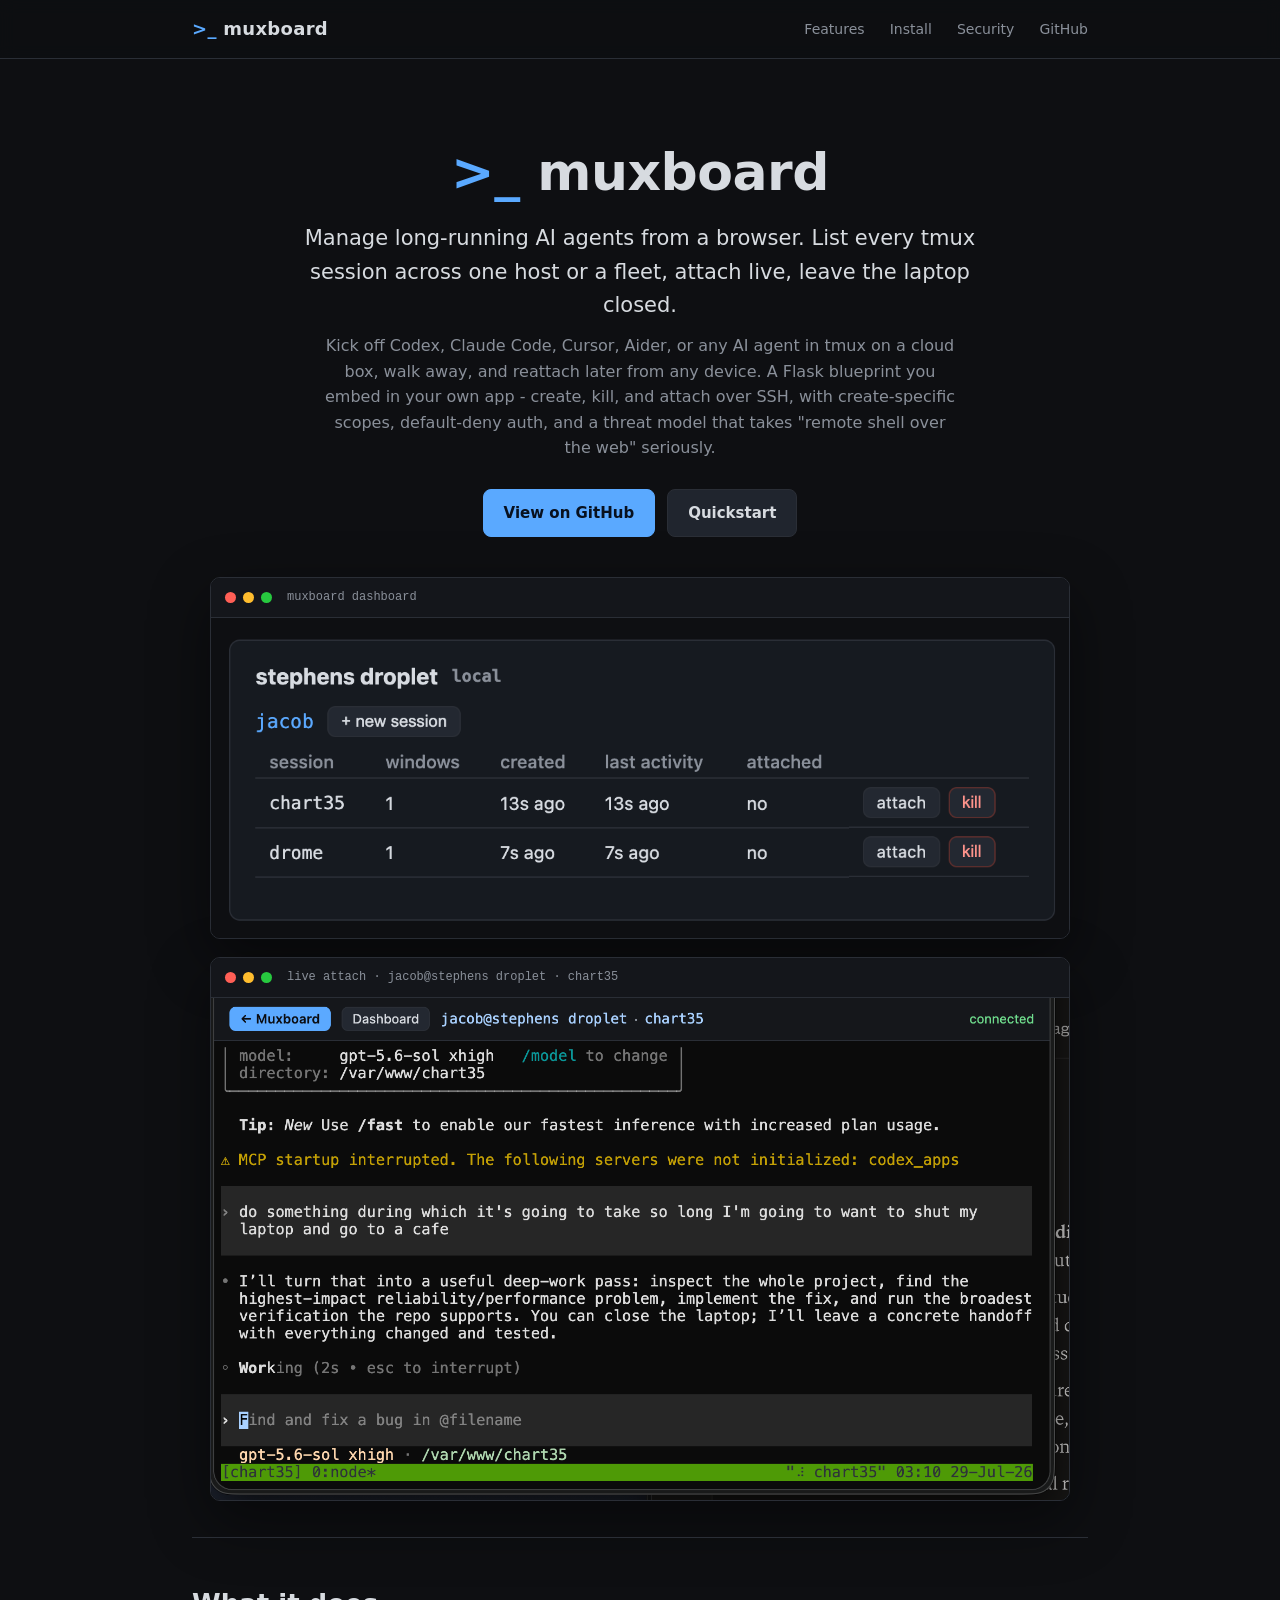
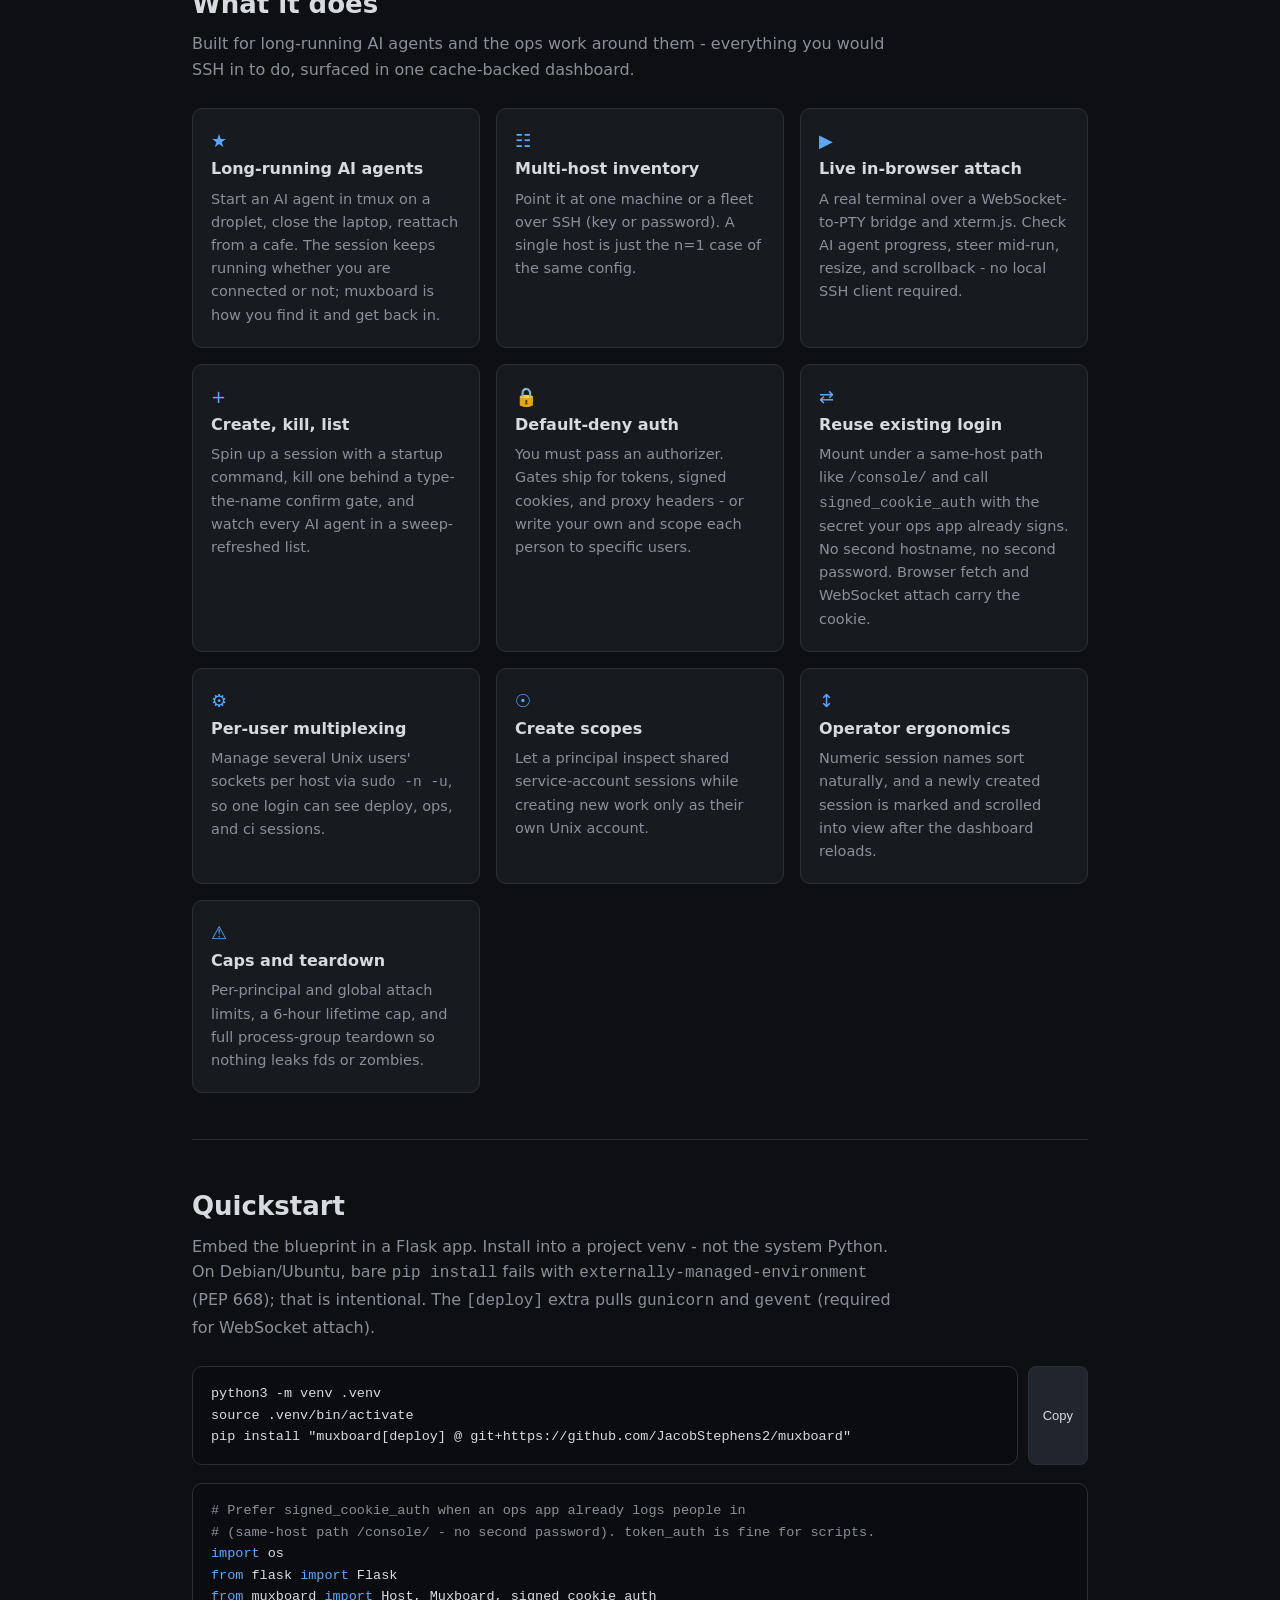
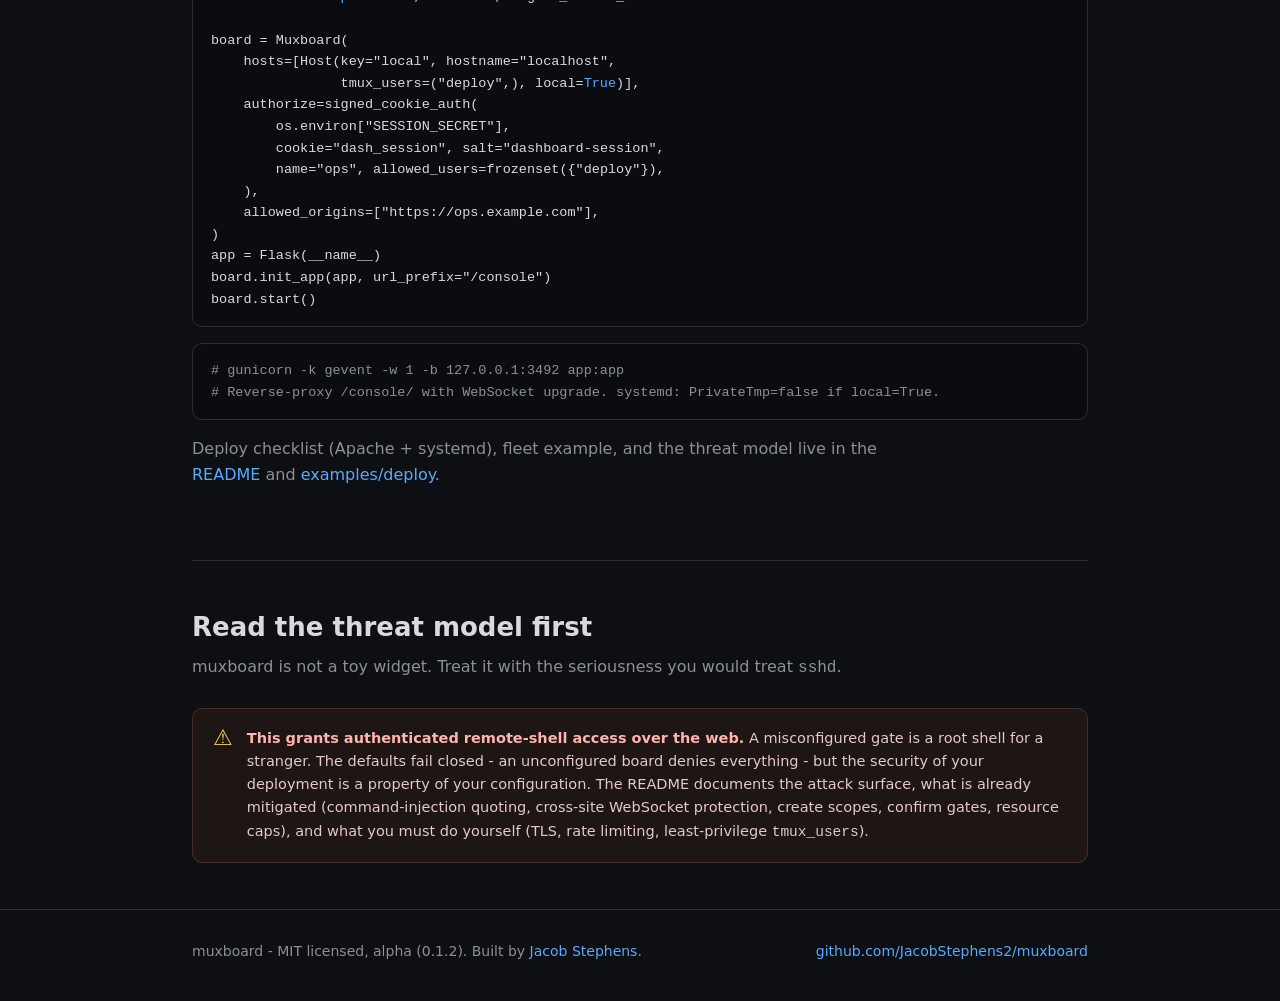
==== commit ebdcec12: "Say AI agents explicitly on the product site and README. Clarify the intended use is long-running AI" ====
--- a/site/index.html
+++ b/site/index.html
@@ -3,8 +3,8 @@
 <head>
   <meta charset="utf-8">
   <meta name="viewport" content="width=device-width, initial-scale=1">
-  <title>muxboard - manage long-running cloud agents in the browser</title>
-  <meta name="description" content="muxboard is a Flask-embeddable web dashboard for tmux: manage long-running cloud agents across one host or a fleet, reattach from any browser, with create-specific scopes, default-deny auth, and a thorough threat model.">
+  <title>muxboard - manage long-running AI agents in the browser</title>
+  <meta name="description" content="muxboard is a Flask-embeddable web dashboard for tmux: manage long-running AI agents across one host or a fleet, reattach from any browser, with create-specific scopes, default-deny auth, and a thorough threat model.">
   <link rel="icon" href="data:image/svg+xml,<svg xmlns='http://www.w3.org/2000/svg' viewBox='0 0 100 100'><rect width='100' height='100' rx='18' fill='%230e0f12'/><text y='72' x='50' font-size='64' text-anchor='middle' fill='%235aa9ff' font-family='monospace'>&gt;_</text></svg>">
   <style>
     :root {
@@ -138,8 +138,8 @@
   <main class="wrap">
     <section class="hero" style="border-top:none">
       <h1><span class="prompt">&gt;_</span> muxboard</h1>
-      <p class="tagline">Manage long-running cloud agents from a browser. List every tmux session across one host or a fleet, attach live, leave the laptop closed.</p>
-      <p class="subline">Kick off Codex, Claude Code, Cursor, Aider, or any long job in tmux on a cloud box, walk away, and reattach later from any device. A Flask blueprint you embed in your own app - create, kill, and attach over SSH, with create-specific scopes, default-deny auth, and a threat model that takes "remote shell over the web" seriously.</p>
+      <p class="tagline">Manage long-running AI agents from a browser. List every tmux session across one host or a fleet, attach live, leave the laptop closed.</p>
+      <p class="subline">Kick off Codex, Claude Code, Cursor, Aider, or any AI agent in tmux on a cloud box, walk away, and reattach later from any device. A Flask blueprint you embed in your own app - create, kill, and attach over SSH, with create-specific scopes, default-deny auth, and a threat model that takes "remote shell over the web" seriously.</p>
       <div class="cta">
         <a class="btn btn-primary" href="https://github.com/JacobStephens2/muxboard">View on GitHub</a>
         <a class="btn btn-ghost" href="#install">Quickstart</a>
@@ -158,18 +158,18 @@
           <span class="dot r"></span><span class="dot y"></span><span class="dot g"></span>
           <span class="term-title mono">live attach · jacob@stephens droplet · chart35</span>
         </div>
-        <img src="attach.png" width="1584" height="926" alt="muxboard live attach: browser terminal connected to jacob chart35 session mid-agent work with connected status and tmux status bar">
+        <img src="attach.png" width="1584" height="926" alt="muxboard live attach: browser terminal connected to jacob chart35 session mid-AI-agent work with connected status and tmux status bar">
       </div>
     </section>
 
     <section id="features">
       <h2>What it does</h2>
-      <p class="lead">Built for long-running cloud agents and the ops work around them - everything you would SSH in to do, surfaced in one cache-backed dashboard.</p>
+      <p class="lead">Built for long-running AI agents and the ops work around them - everything you would SSH in to do, surfaced in one cache-backed dashboard.</p>
       <div class="grid">
         <div class="card">
           <div class="icon">&#9733;</div>
-          <h3>Long-running cloud agents</h3>
-          <p>Start an agent in tmux on a droplet, close the laptop, reattach from a cafe. The session keeps running whether you are connected or not; muxboard is how you find it and get back in.</p>
+          <h3>Long-running AI agents</h3>
+          <p>Start an AI agent in tmux on a droplet, close the laptop, reattach from a cafe. The session keeps running whether you are connected or not; muxboard is how you find it and get back in.</p>
         </div>
         <div class="card">
           <div class="icon">&#9783;</div>
@@ -179,12 +179,12 @@
         <div class="card">
           <div class="icon">&#9654;</div>
           <h3>Live in-browser attach</h3>
-          <p>A real terminal over a WebSocket-to-PTY bridge and xterm.js. Check agent progress, steer mid-run, resize, and scrollback - no local SSH client required.</p>
+          <p>A real terminal over a WebSocket-to-PTY bridge and xterm.js. Check AI agent progress, steer mid-run, resize, and scrollback - no local SSH client required.</p>
         </div>
         <div class="card">
           <div class="icon">&#43;</div>
           <h3>Create, kill, list</h3>
-          <p>Spin up a session with a startup command, kill one behind a type-the-name confirm gate, and watch every agent in a sweep-refreshed list.</p>
+          <p>Spin up a session with a startup command, kill one behind a type-the-name confirm gate, and watch every AI agent in a sweep-refreshed list.</p>
         </div>
         <div class="card">
           <div class="icon">&#128274;</div>
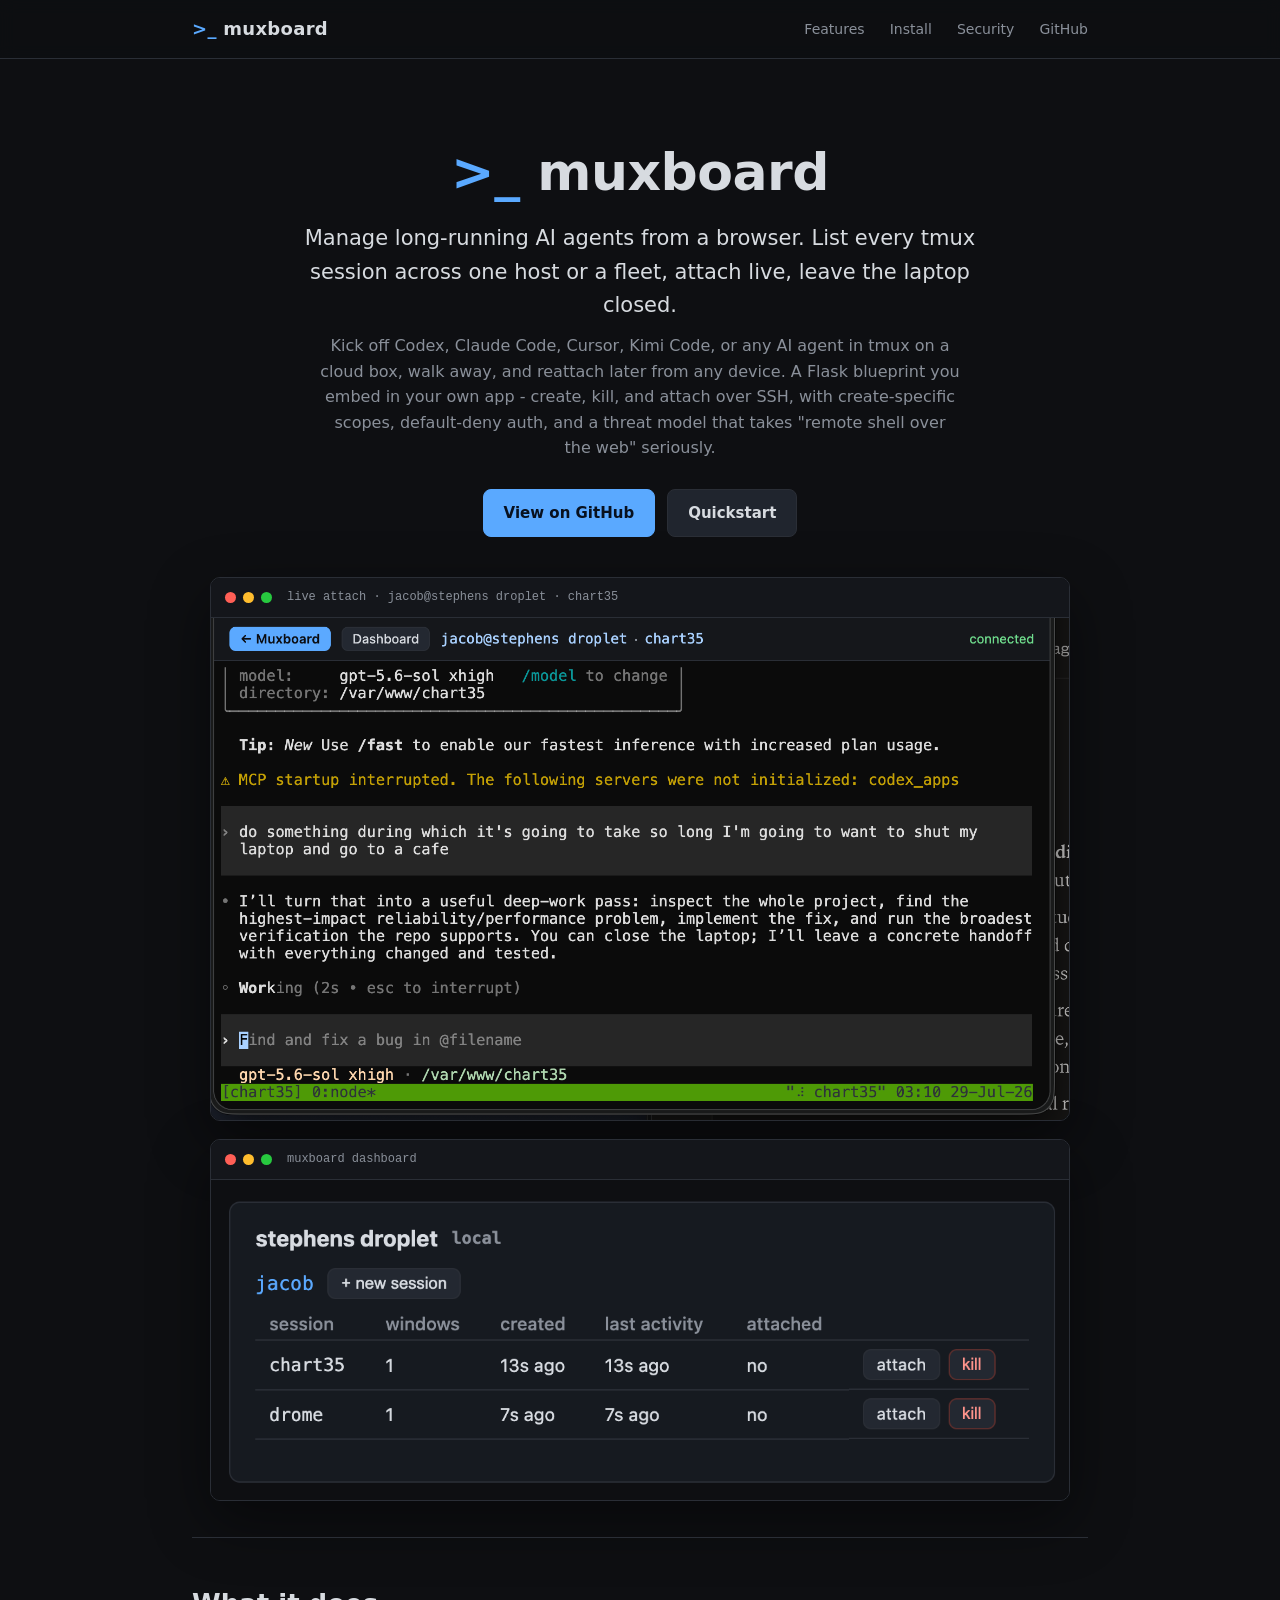
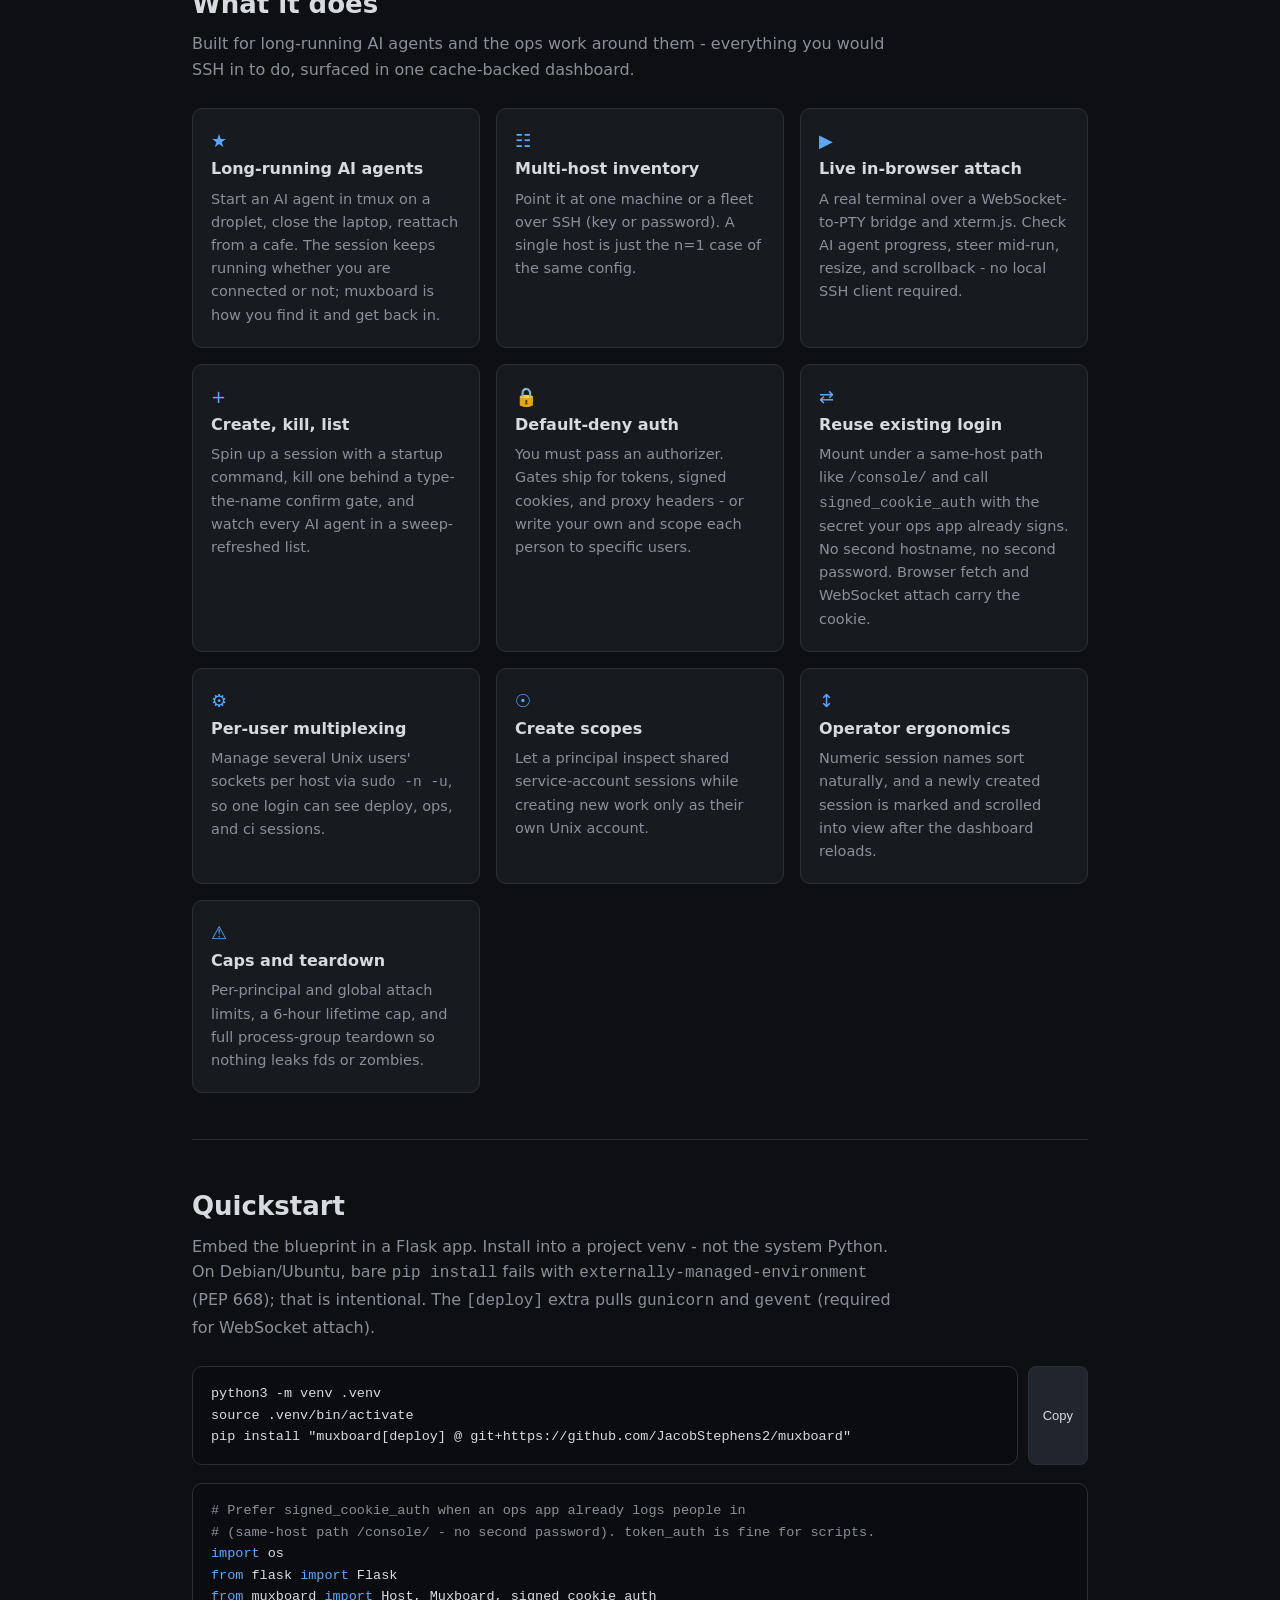
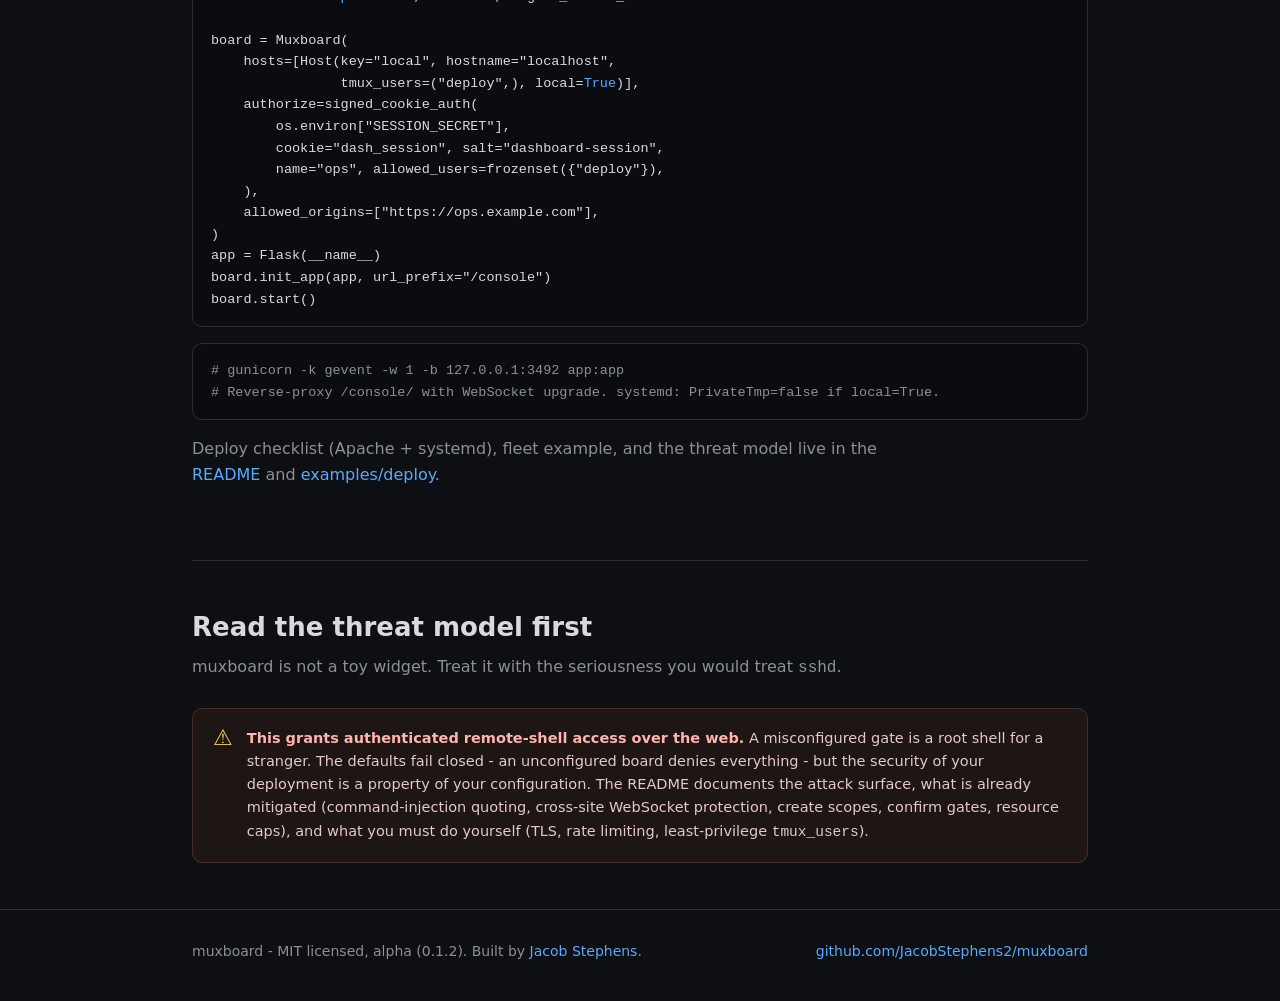
==== commit 0cbdd8e4: "Lead hero with live attach; name Kimi Code instead of Aider. Attach first matches the AI-agent pitch" ====
--- a/site/index.html
+++ b/site/index.html
@@ -139,10 +139,18 @@
     <section class="hero" style="border-top:none">
       <h1><span class="prompt">&gt;_</span> muxboard</h1>
       <p class="tagline">Manage long-running AI agents from a browser. List every tmux session across one host or a fleet, attach live, leave the laptop closed.</p>
-      <p class="subline">Kick off Codex, Claude Code, Cursor, Aider, or any AI agent in tmux on a cloud box, walk away, and reattach later from any device. A Flask blueprint you embed in your own app - create, kill, and attach over SSH, with create-specific scopes, default-deny auth, and a threat model that takes "remote shell over the web" seriously.</p>
+      <p class="subline">Kick off Codex, Claude Code, Cursor, Kimi Code, or any AI agent in tmux on a cloud box, walk away, and reattach later from any device. A Flask blueprint you embed in your own app - create, kill, and attach over SSH, with create-specific scopes, default-deny auth, and a threat model that takes "remote shell over the web" seriously.</p>
       <div class="cta">
         <a class="btn btn-primary" href="https://github.com/JacobStephens2/muxboard">View on GitHub</a>
         <a class="btn btn-ghost" href="#install">Quickstart</a>
+      </div>
+
+      <div class="term shot">
+        <div class="term-bar">
+          <span class="dot r"></span><span class="dot y"></span><span class="dot g"></span>
+          <span class="term-title mono">live attach · jacob@stephens droplet · chart35</span>
+        </div>
+        <img src="attach.png" width="1584" height="926" alt="muxboard live attach: browser terminal connected to jacob chart35 session mid-AI-agent work with connected status and tmux status bar">
       </div>
 
       <div class="term shot">
@@ -151,14 +159,6 @@
           <span class="term-title mono">muxboard dashboard</span>
         </div>
         <img src="dashboard.png" width="1240" height="462" alt="muxboard dashboard: stephens droplet host with jacob sessions chart35 and drome, attach and kill actions">
-      </div>
-
-      <div class="term shot">
-        <div class="term-bar">
-          <span class="dot r"></span><span class="dot y"></span><span class="dot g"></span>
-          <span class="term-title mono">live attach · jacob@stephens droplet · chart35</span>
-        </div>
-        <img src="attach.png" width="1584" height="926" alt="muxboard live attach: browser terminal connected to jacob chart35 session mid-AI-agent work with connected status and tmux status bar">
       </div>
     </section>
 
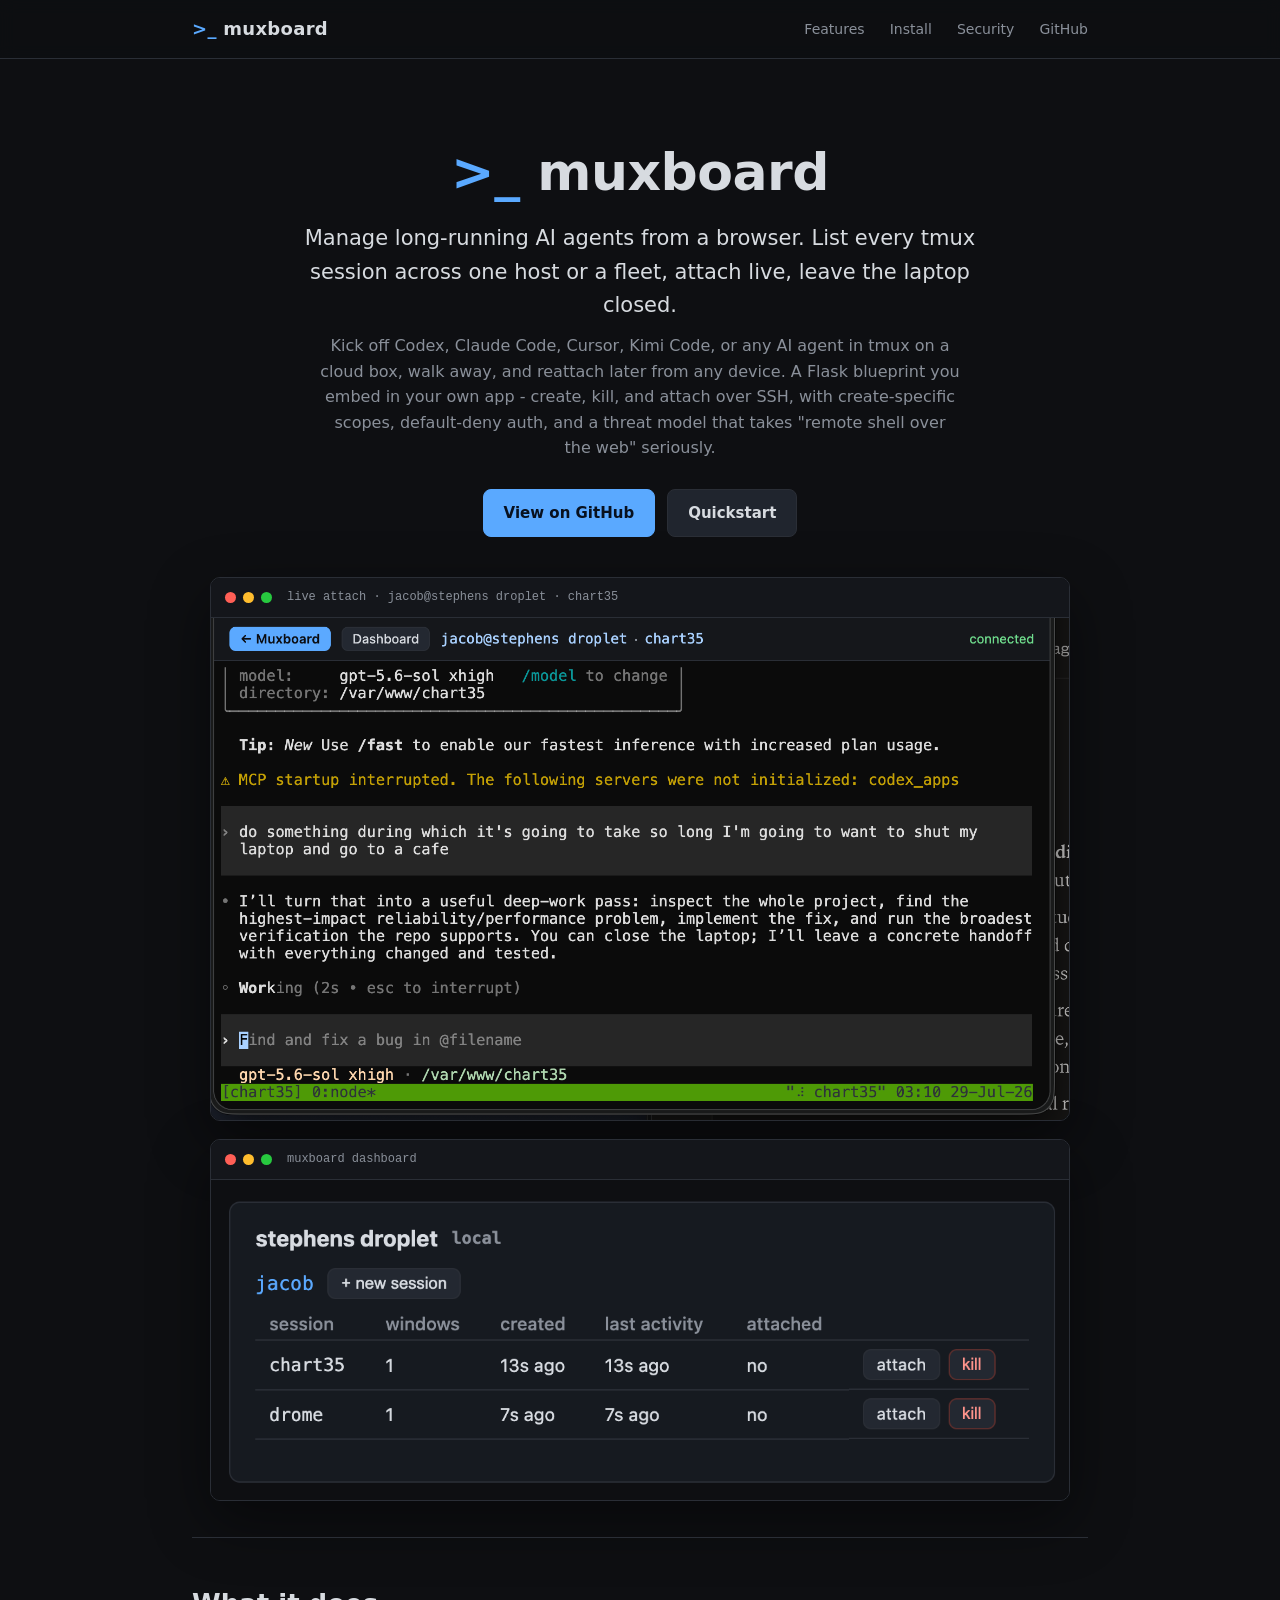
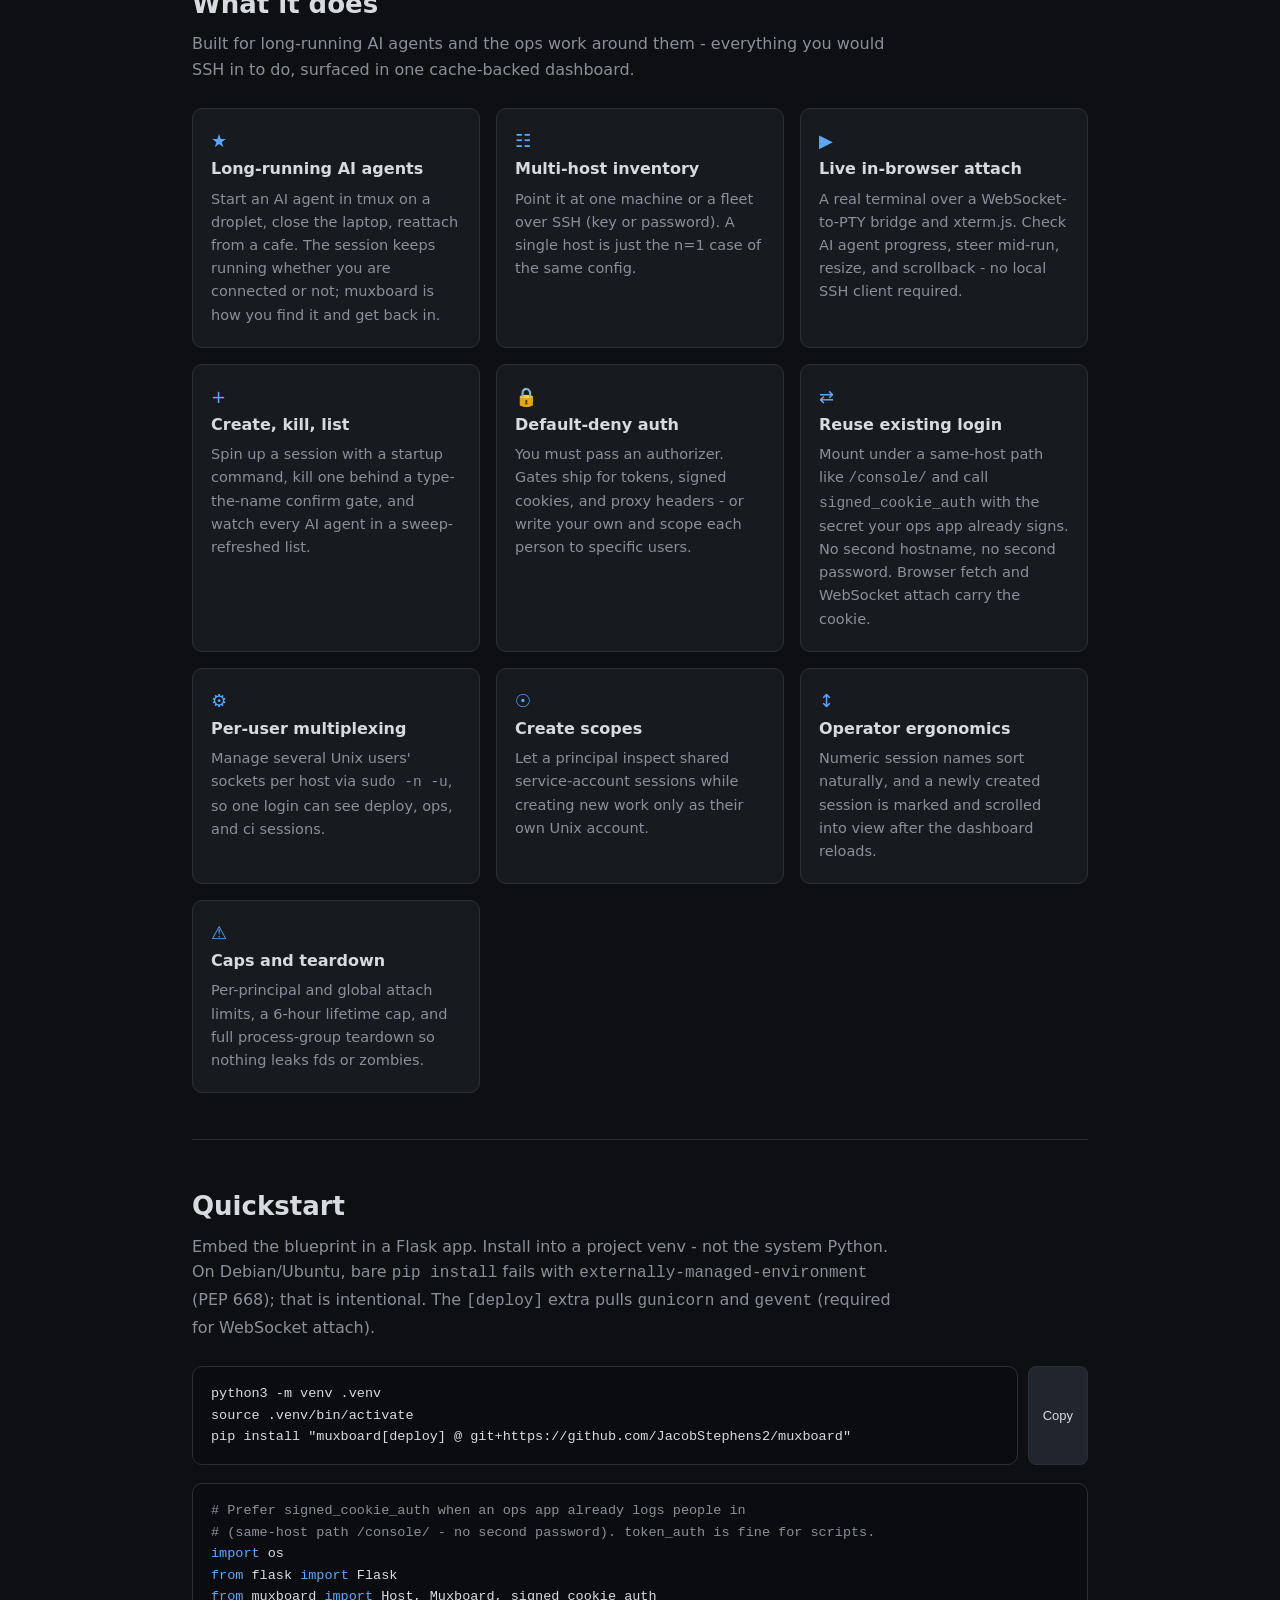
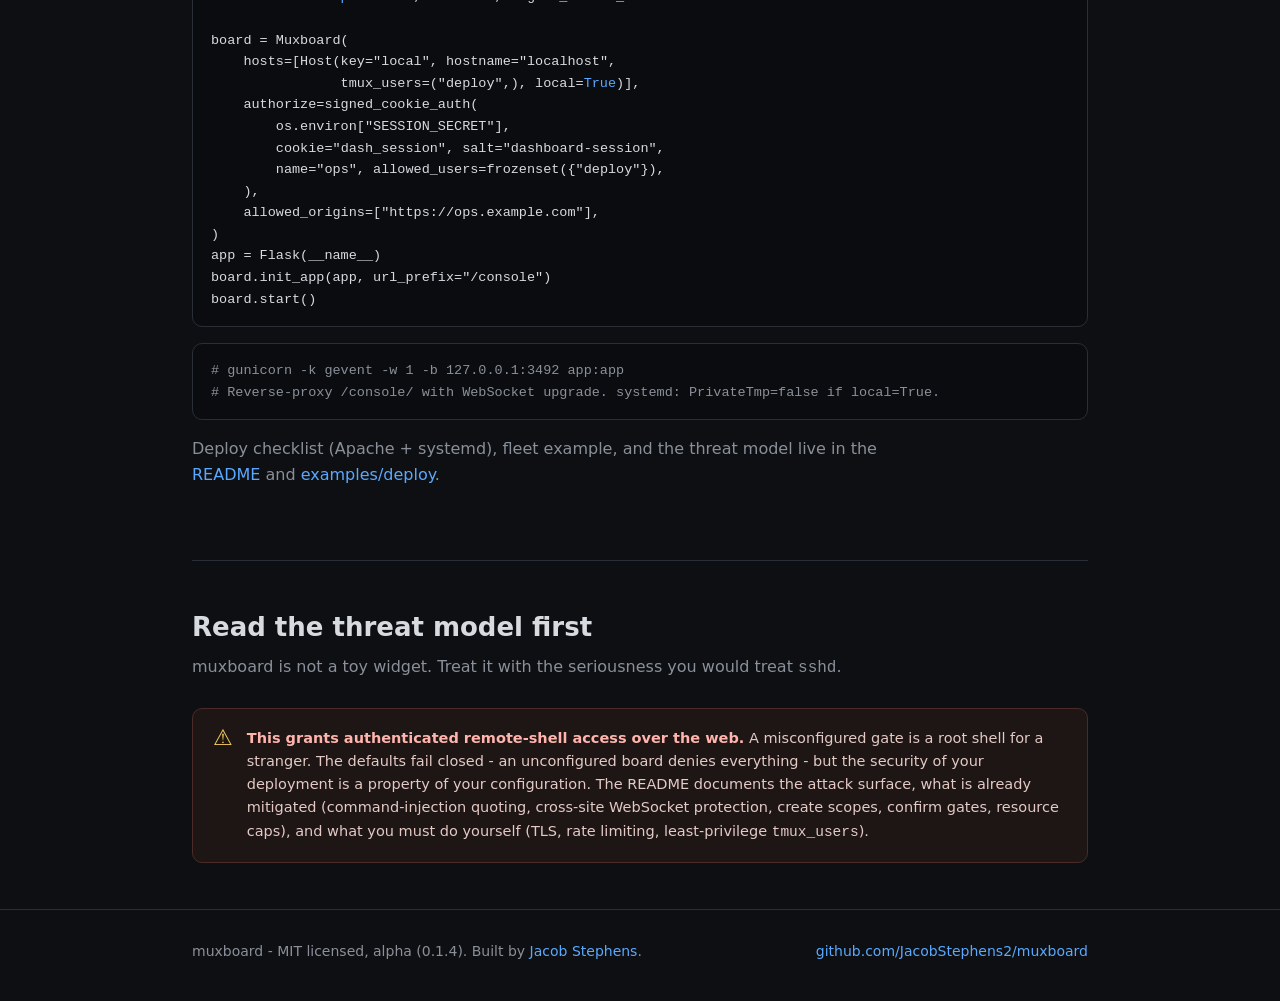
==== commit 1492fba1: "Point package Homepage at muxboard.dev and sync the site footer version. Also keeps the public produ" ====
--- a/site/index.html
+++ b/site/index.html
@@ -5,6 +5,16 @@
   <meta name="viewport" content="width=device-width, initial-scale=1">
   <title>muxboard - manage long-running AI agents in the browser</title>
   <meta name="description" content="muxboard is a Flask-embeddable web dashboard for tmux: manage long-running AI agents across one host or a fleet, reattach from any browser, with create-specific scopes, default-deny auth, and a thorough threat model.">
+  <link rel="canonical" href="https://muxboard.dev/">
+  <meta property="og:title" content="muxboard - manage long-running AI agents in the browser">
+  <meta property="og:description" content="List every tmux session across one host or a fleet, attach live, leave the laptop closed. Default-deny auth and a documented threat model.">
+  <meta property="og:url" content="https://muxboard.dev/">
+  <meta property="og:type" content="website">
+  <meta property="og:image" content="https://muxboard.dev/attach.png">
+  <meta name="twitter:card" content="summary_large_image">
+  <meta name="twitter:title" content="muxboard">
+  <meta name="twitter:description" content="Manage long-running AI agents from a browser - tmux dashboard + live attach.">
+  <meta name="twitter:image" content="https://muxboard.dev/attach.png">
   <link rel="icon" href="data:image/svg+xml,<svg xmlns='http://www.w3.org/2000/svg' viewBox='0 0 100 100'><rect width='100' height='100' rx='18' fill='%230e0f12'/><text y='72' x='50' font-size='64' text-anchor='middle' fill='%235aa9ff' font-family='monospace'>&gt;_</text></svg>">
   <style>
     :root {
@@ -264,7 +274,7 @@
 
   <footer>
     <div class="wrap row">
-      <span>muxboard - MIT licensed, alpha (0.1.2). Built by <a href="https://stephens.page">Jacob Stephens</a>.</span>
+      <span>muxboard - MIT licensed, alpha (0.1.4). Built by <a href="https://stephens.page">Jacob Stephens</a>.</span>
       <span><a href="https://github.com/JacobStephens2/muxboard">github.com/JacobStephens2/muxboard</a></span>
     </div>
   </footer>
